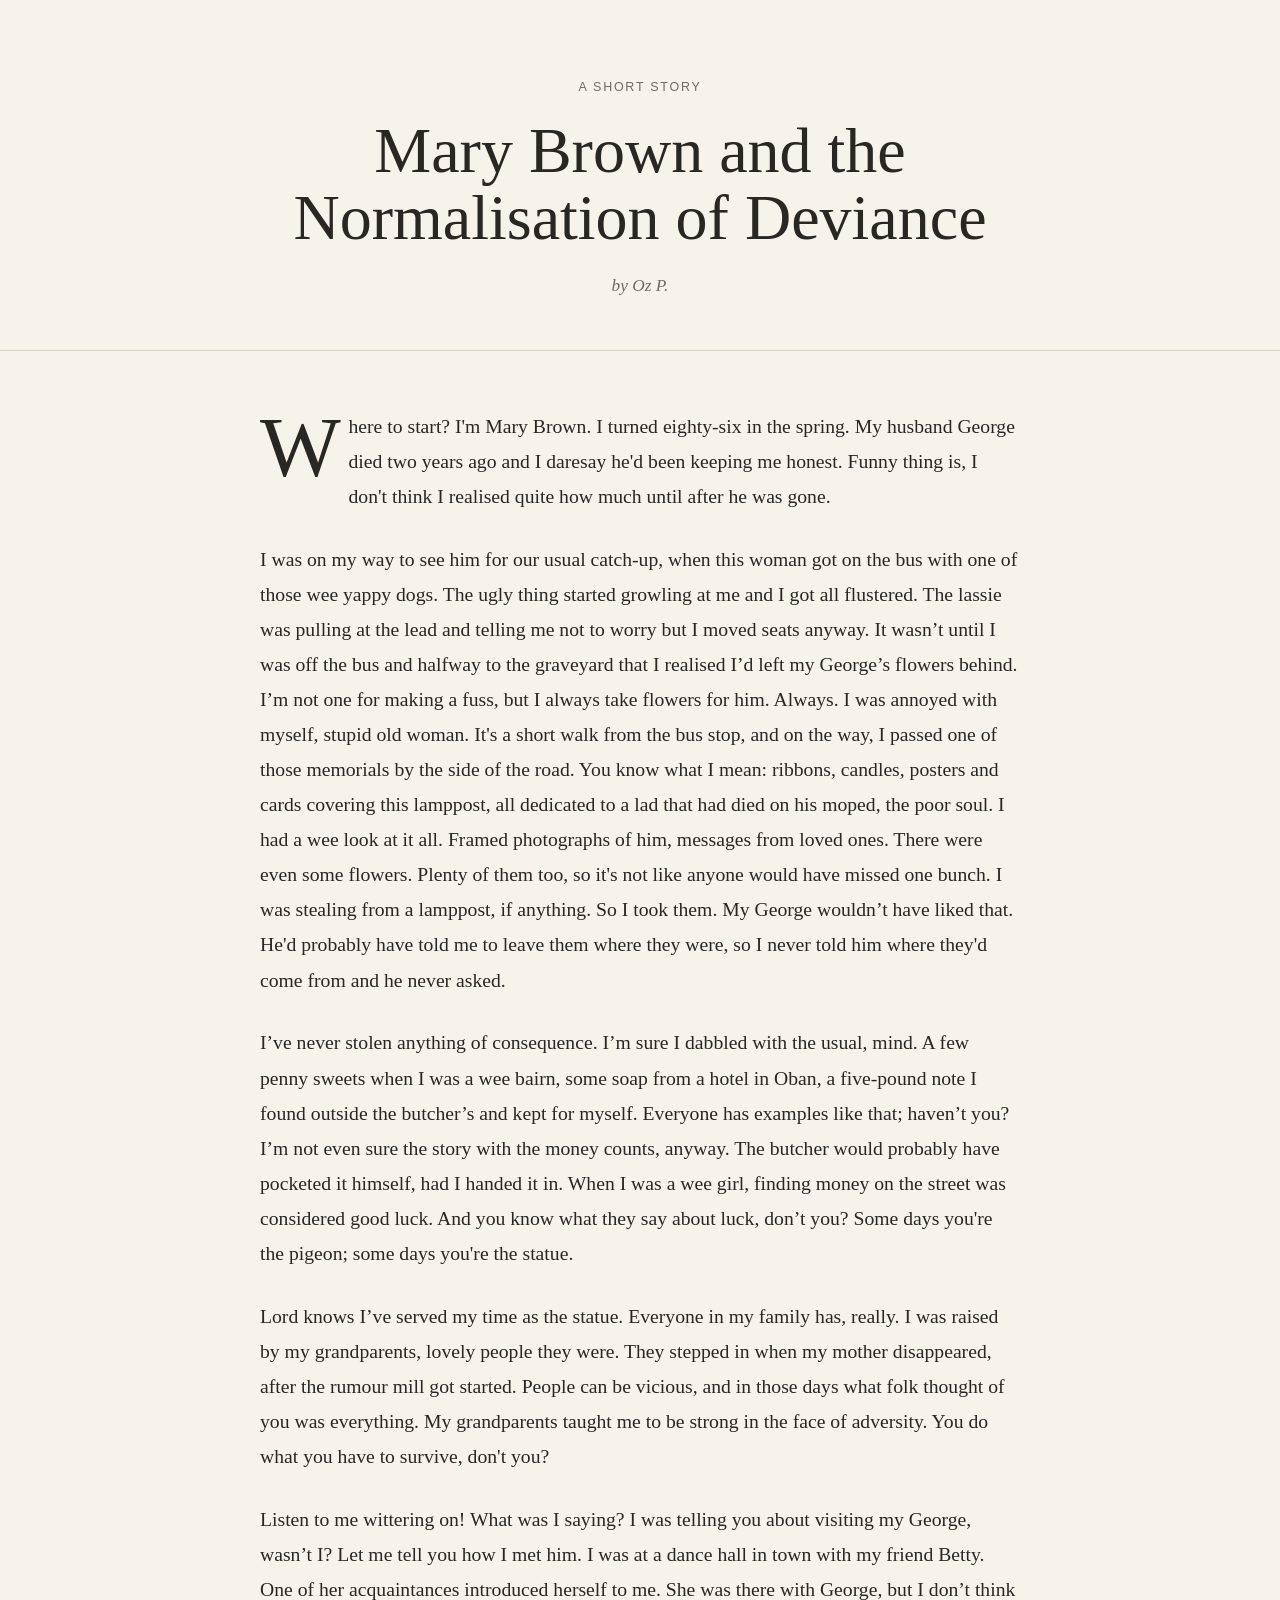
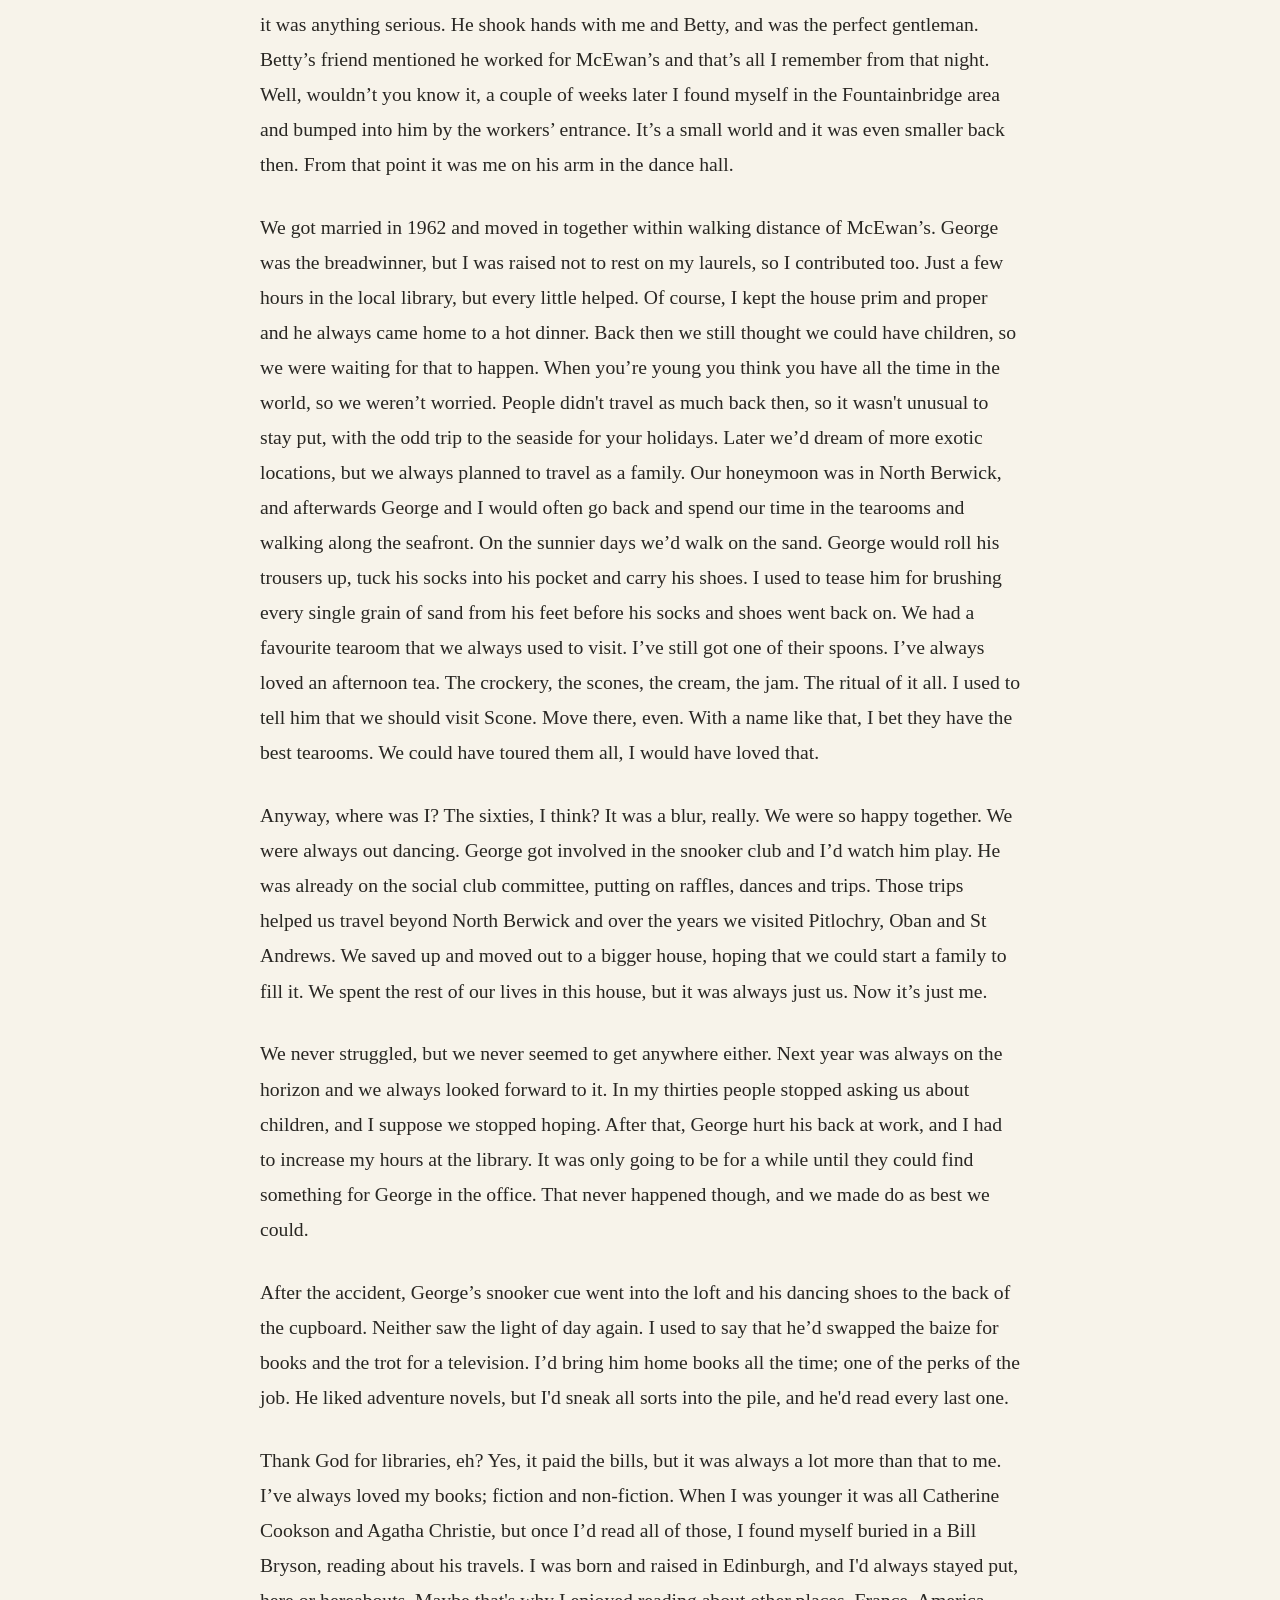
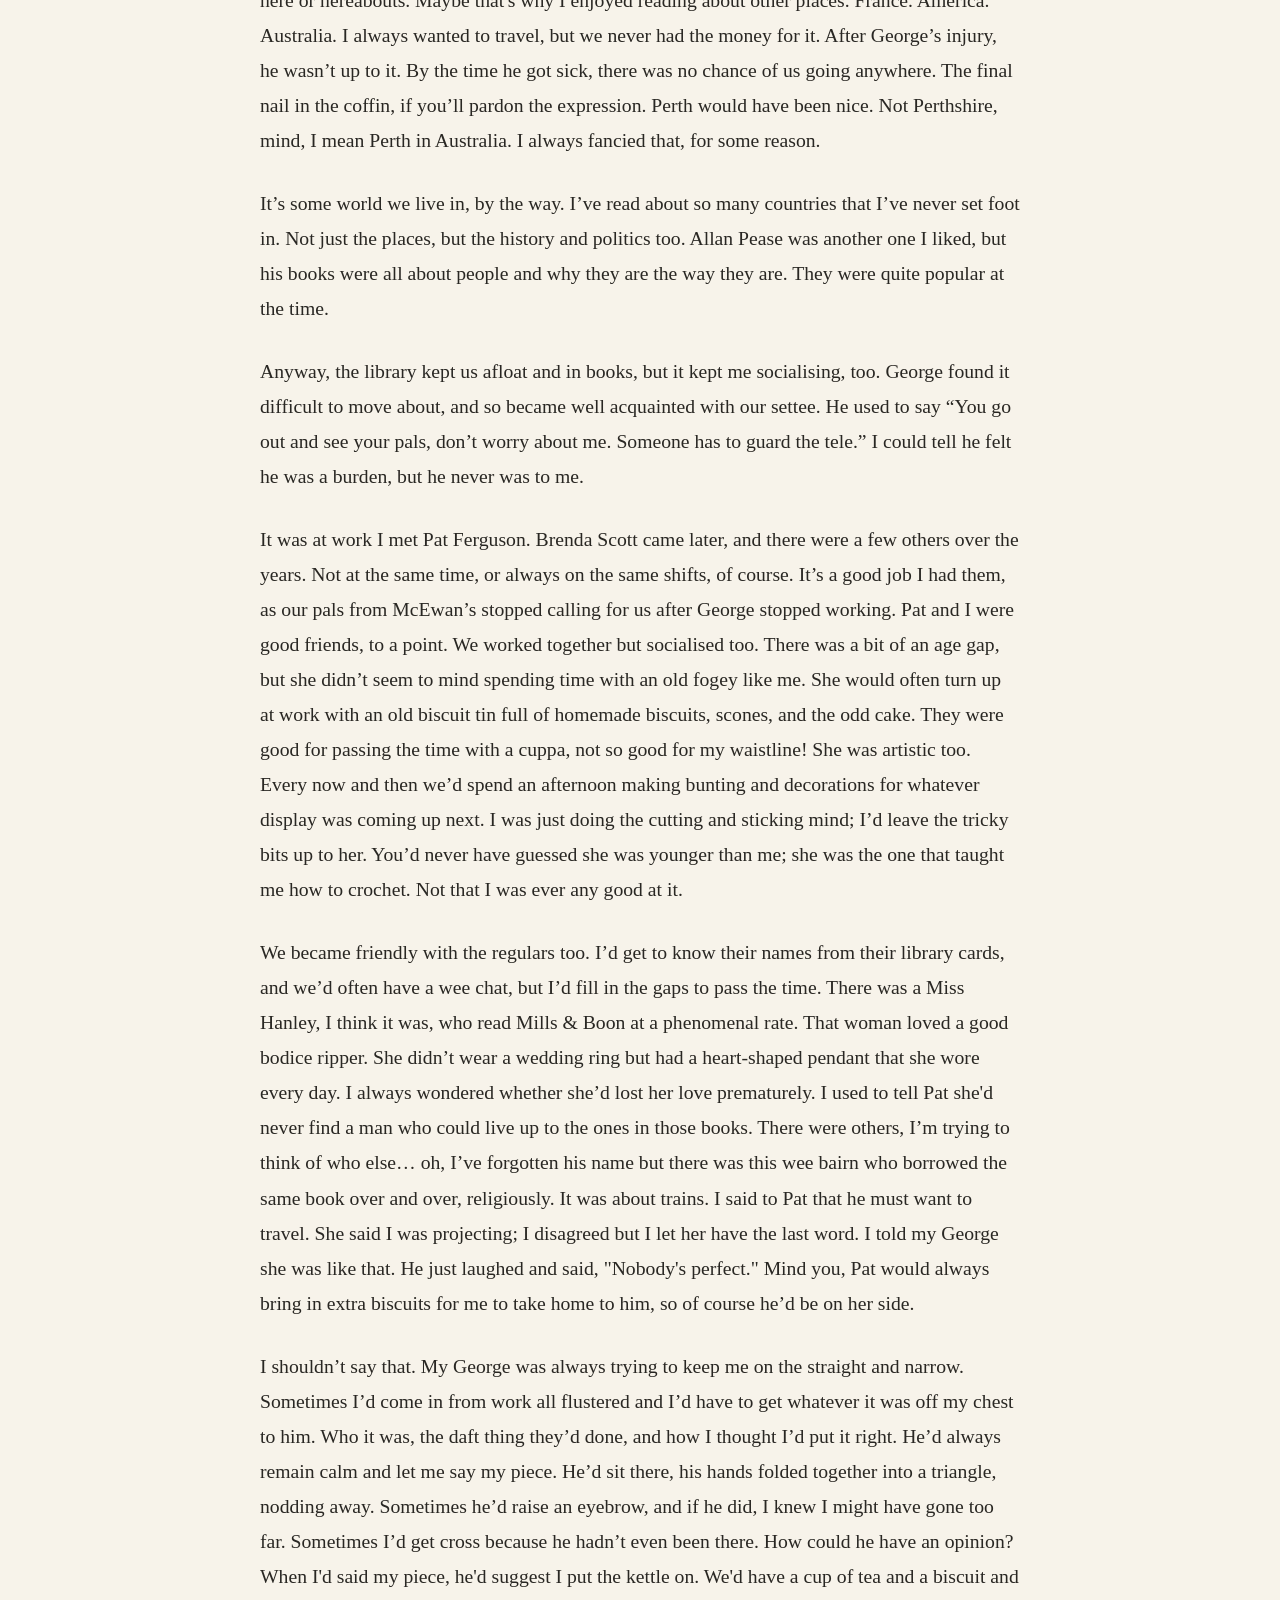
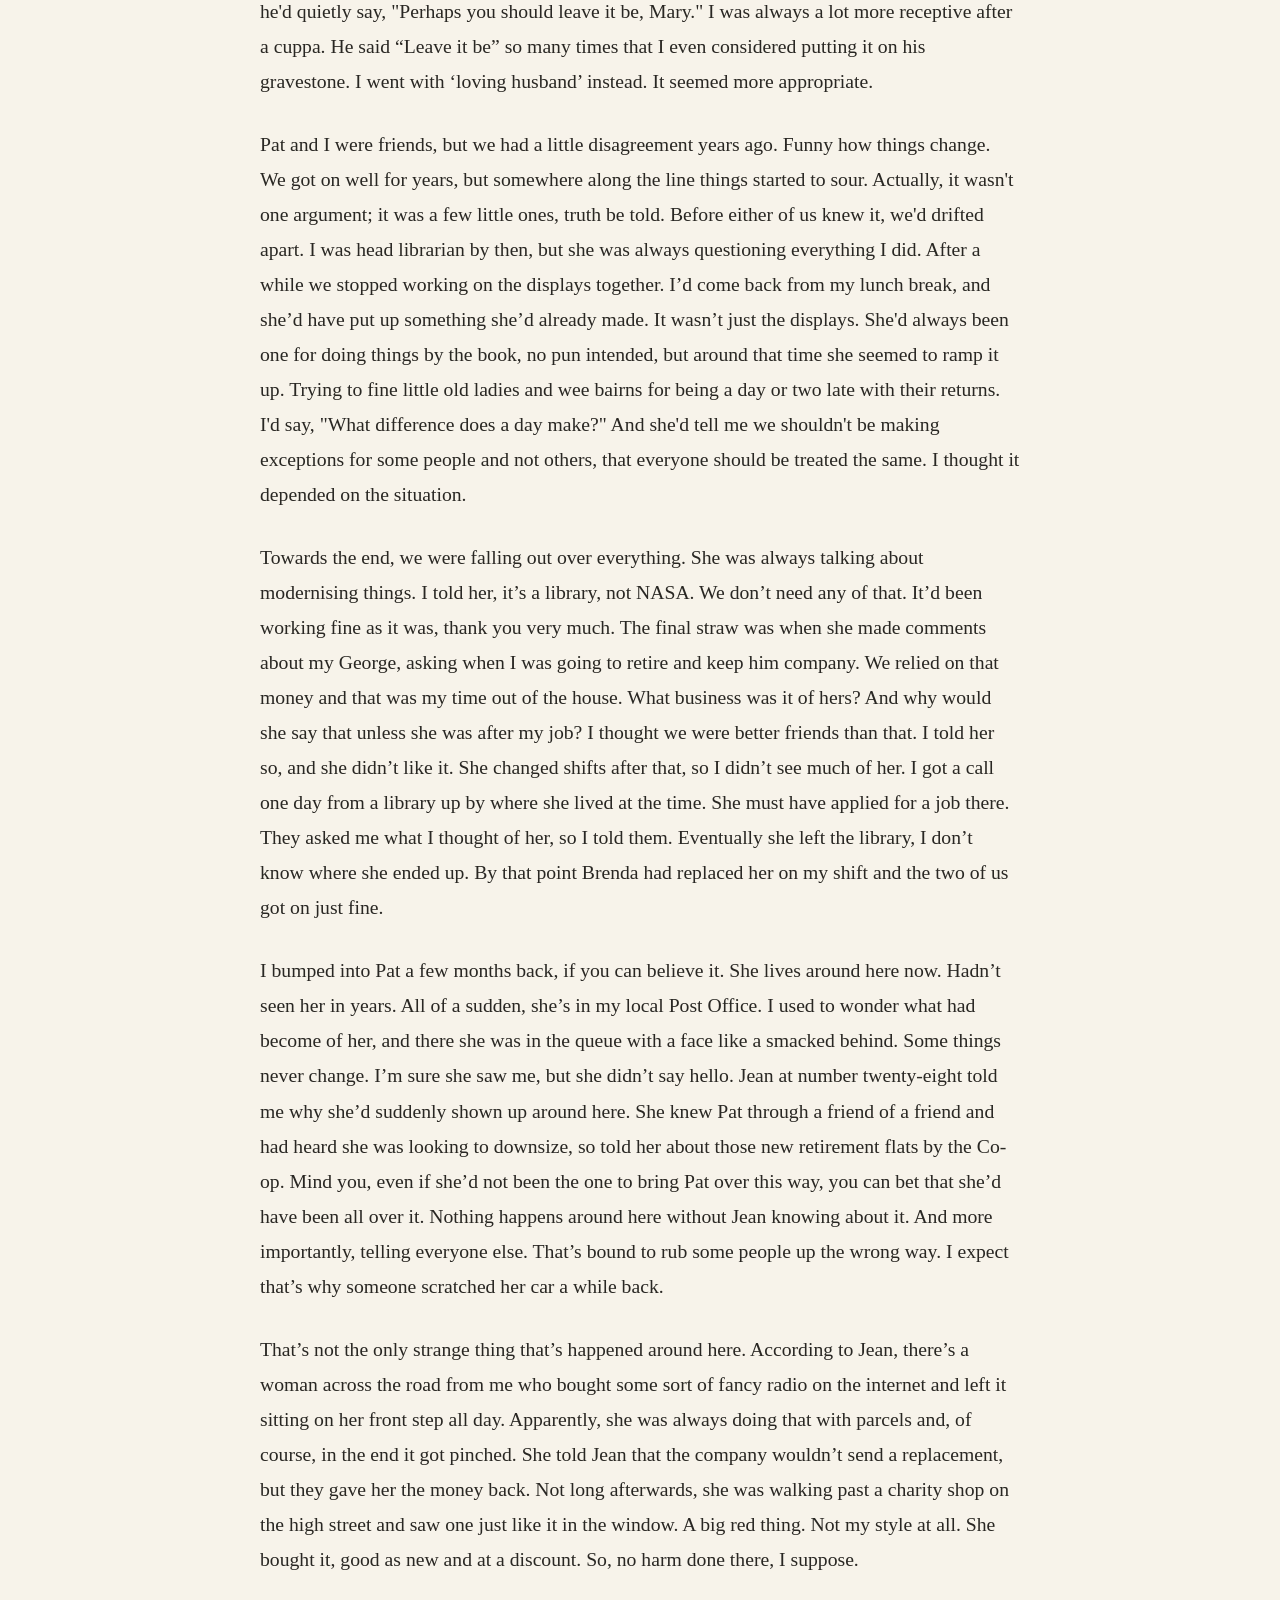
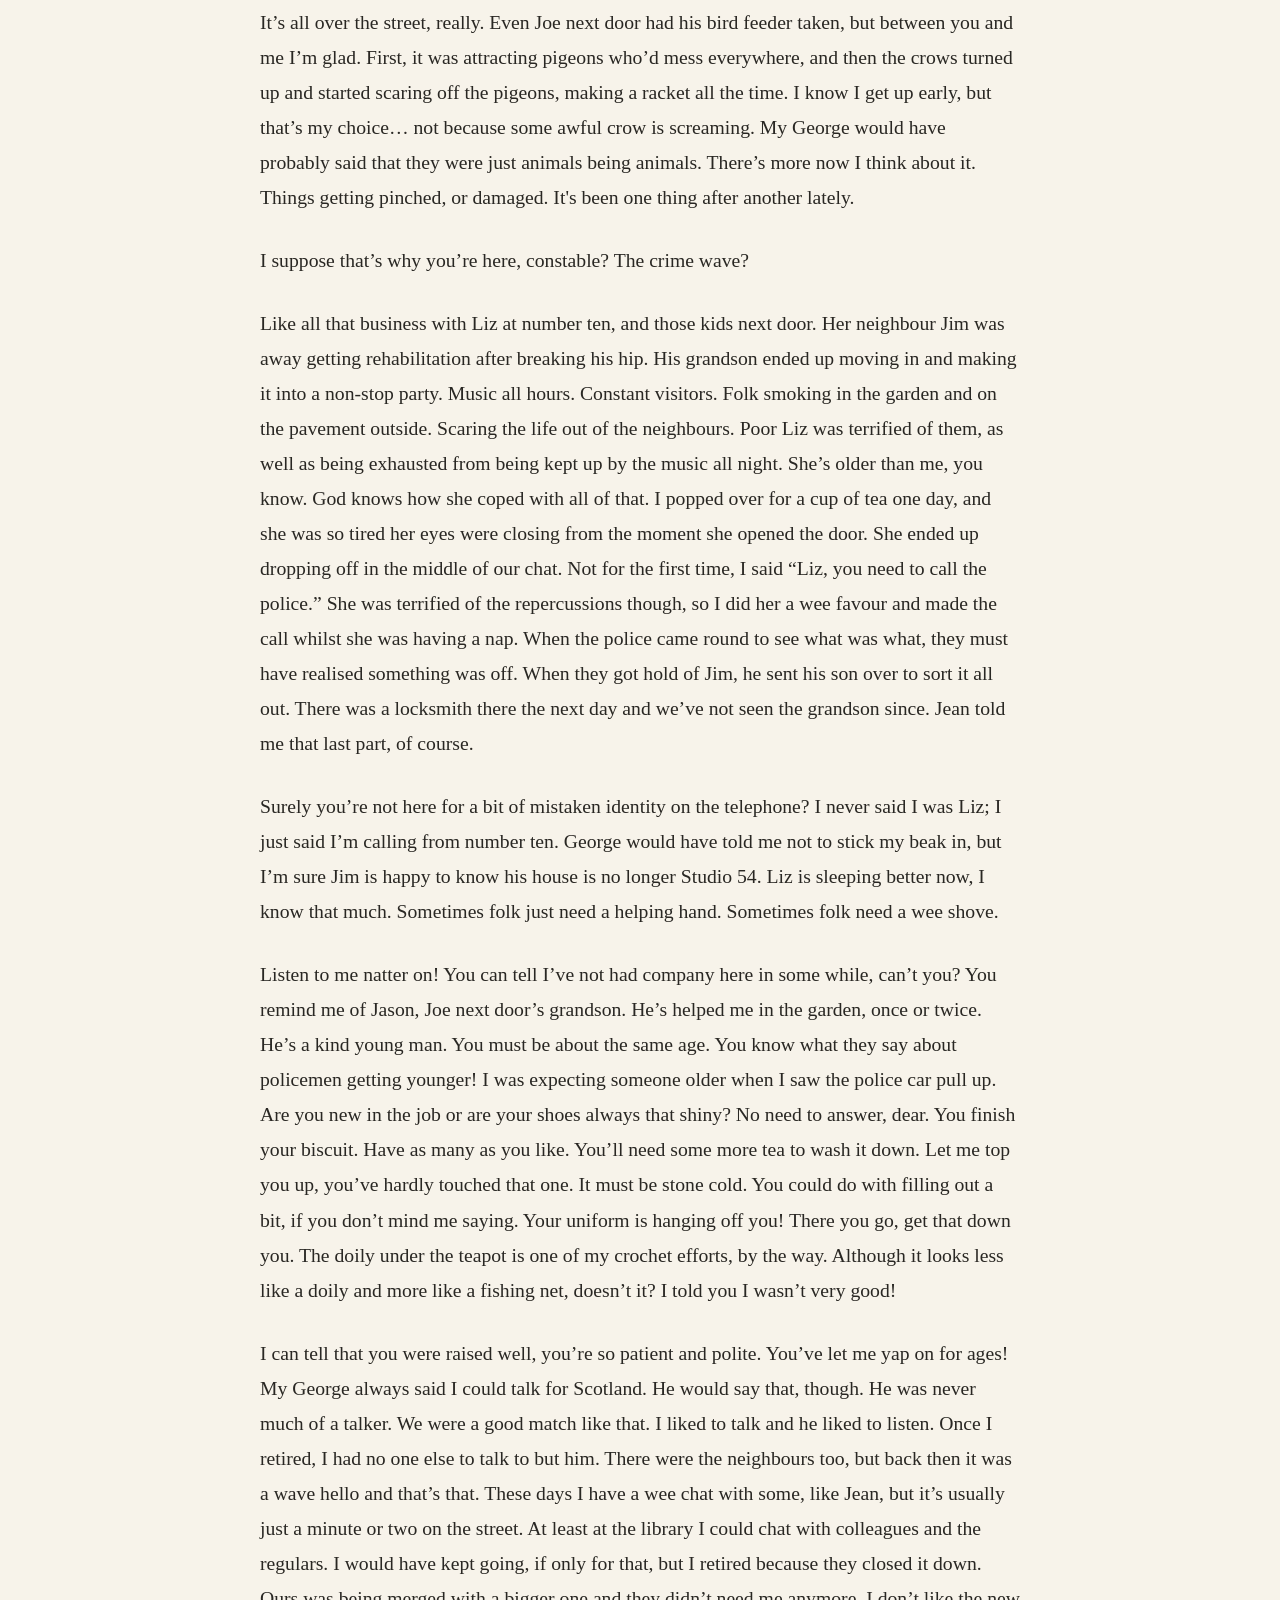
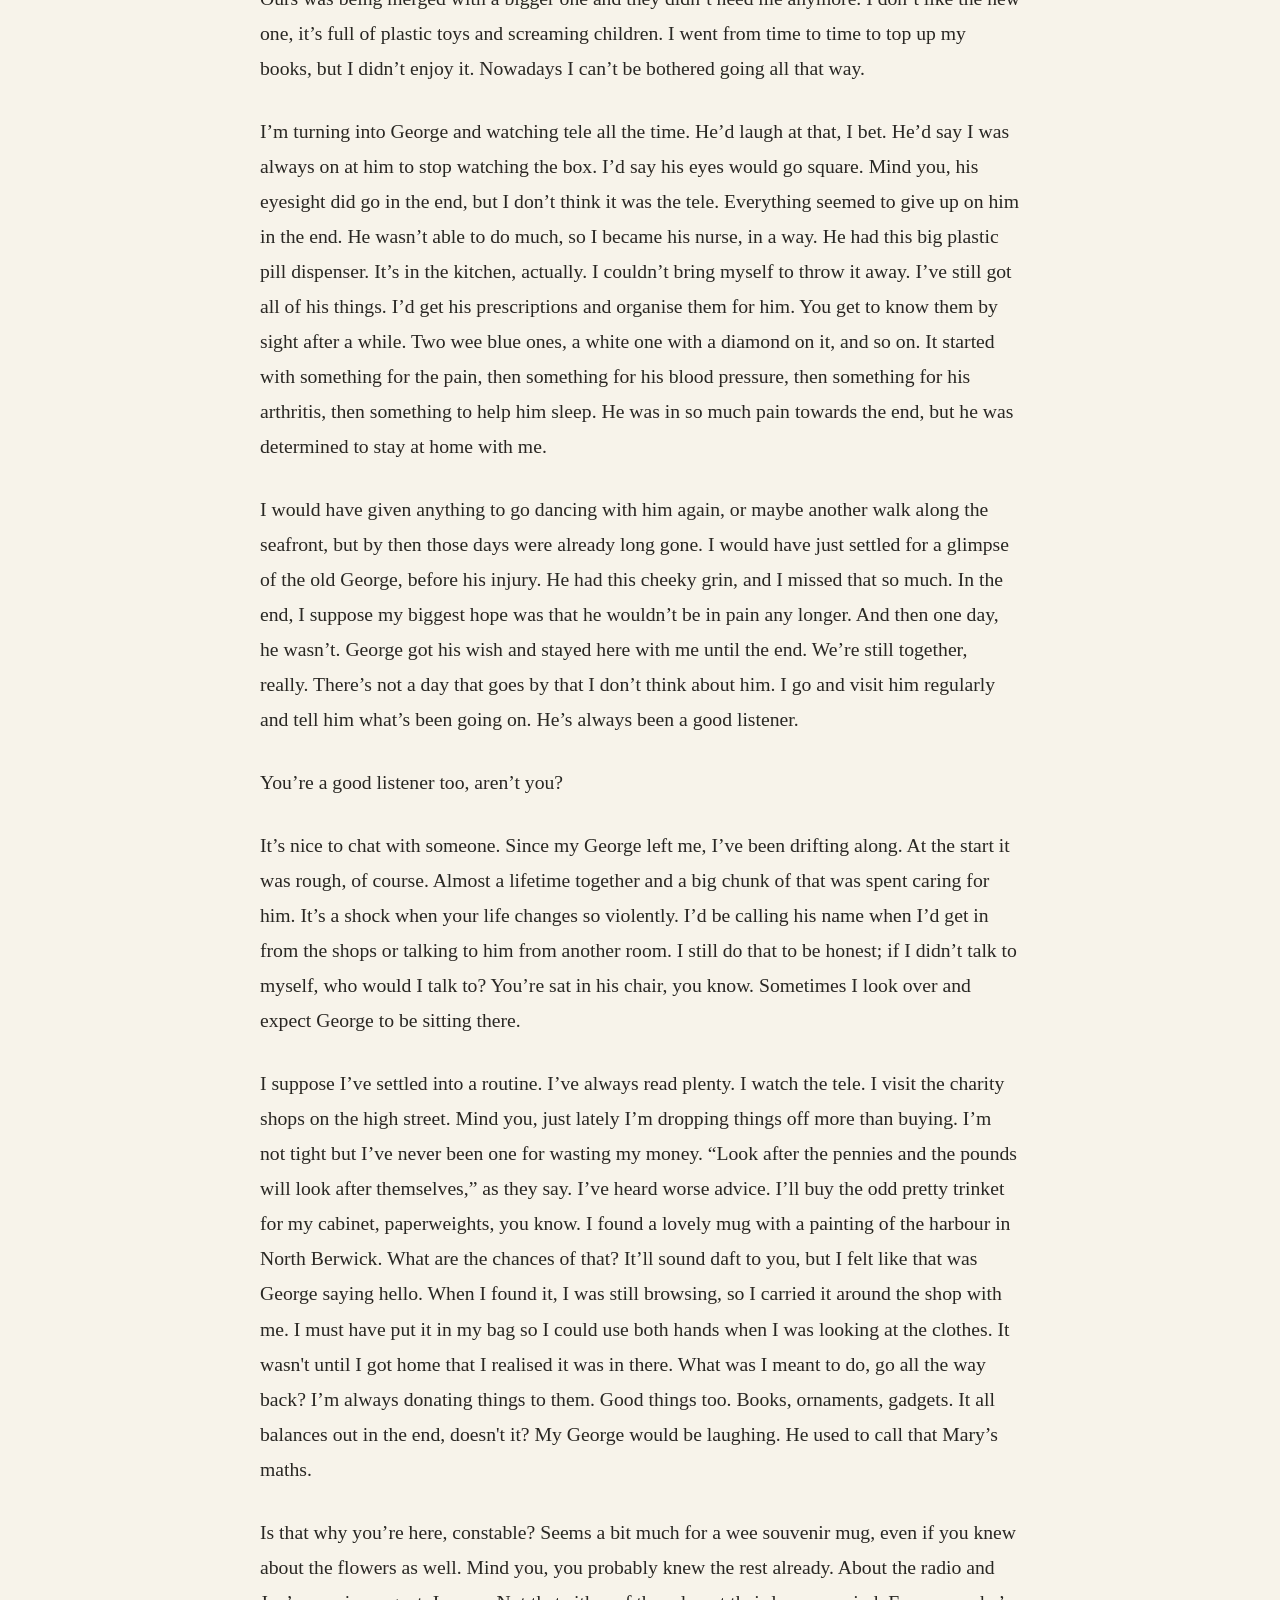
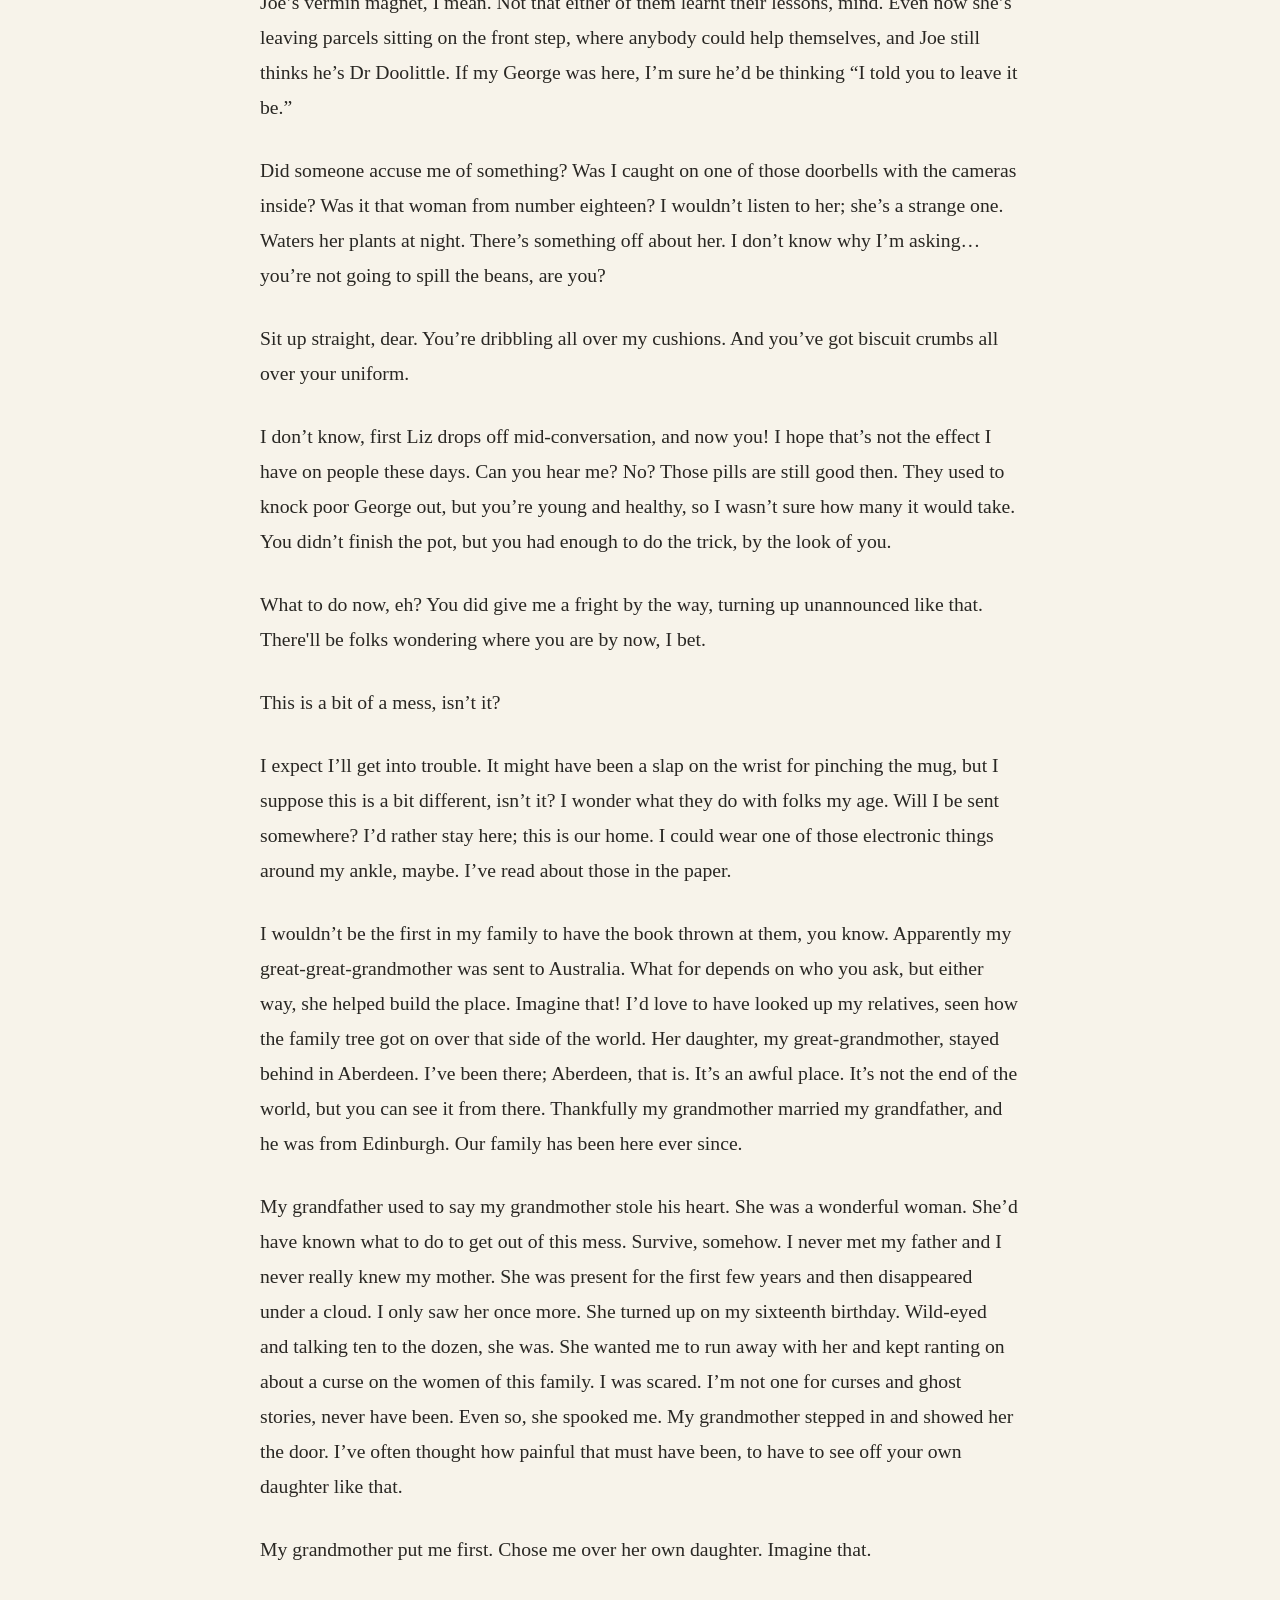
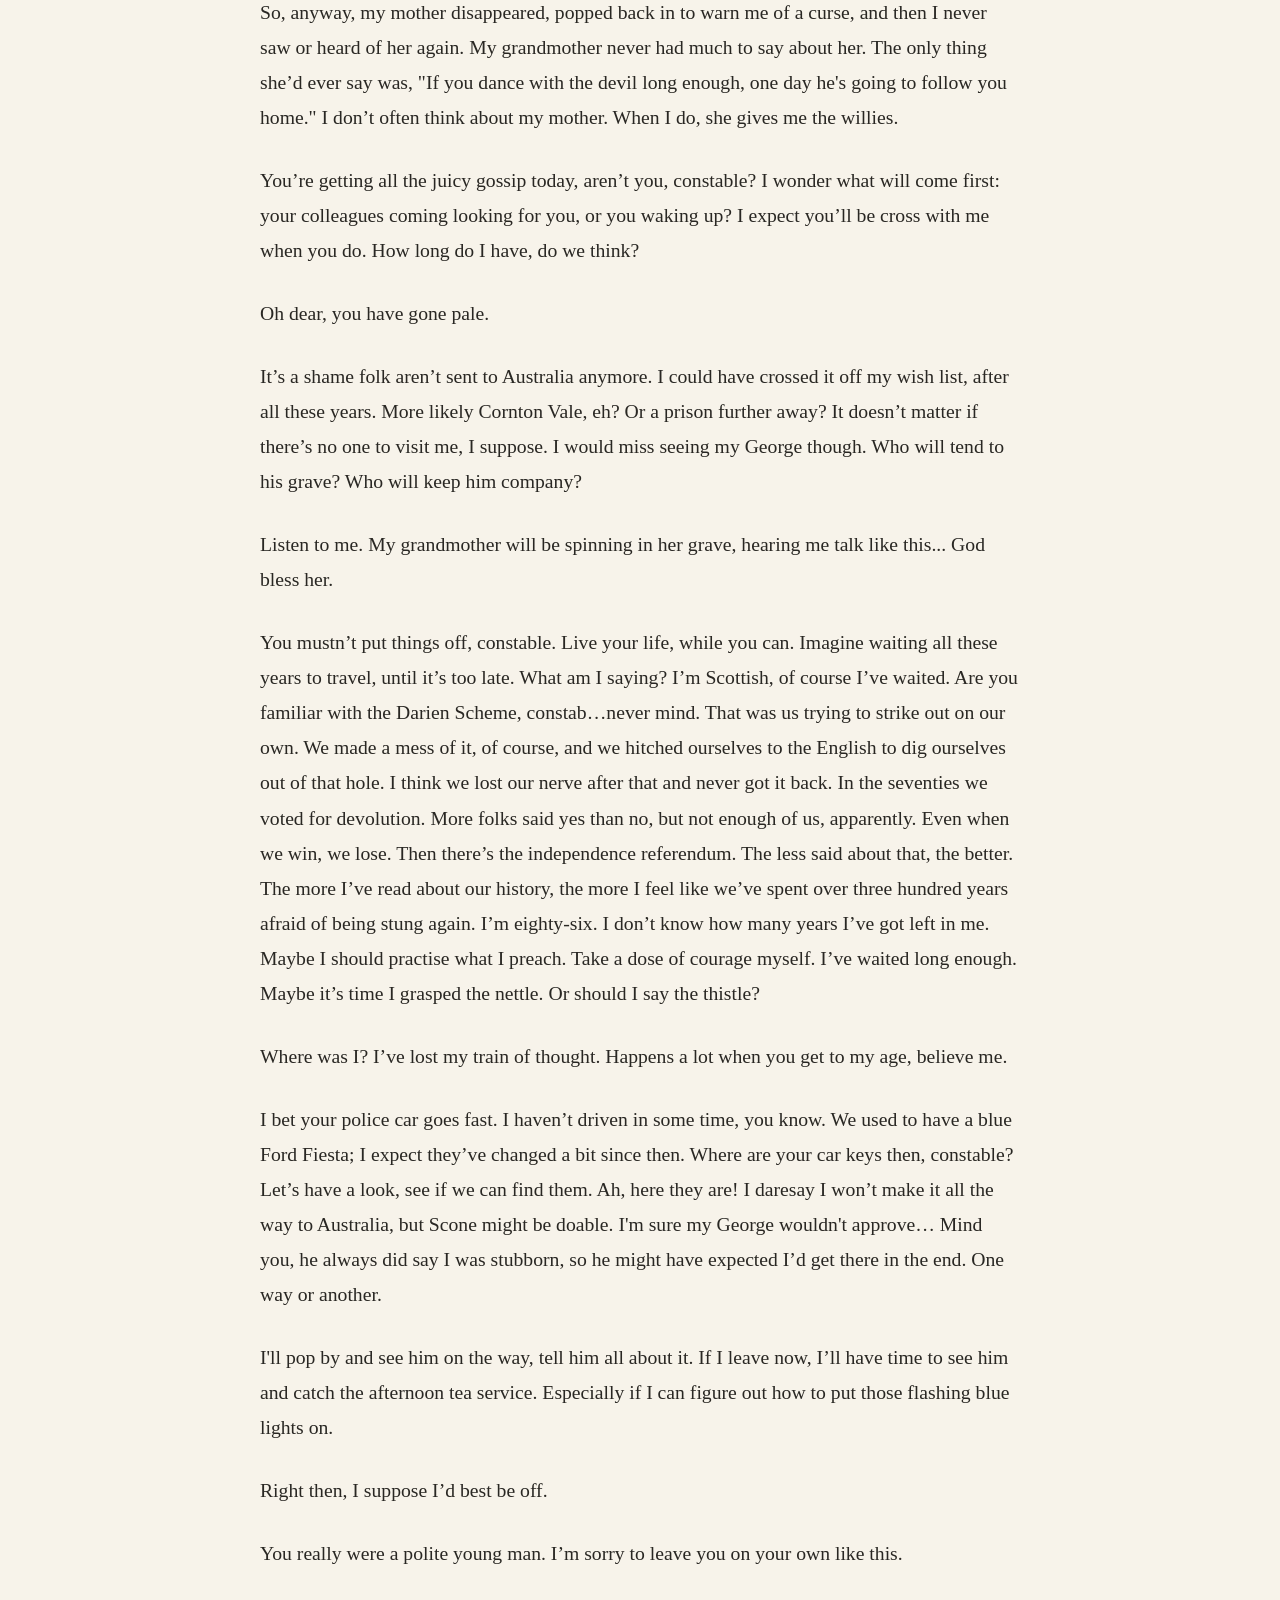
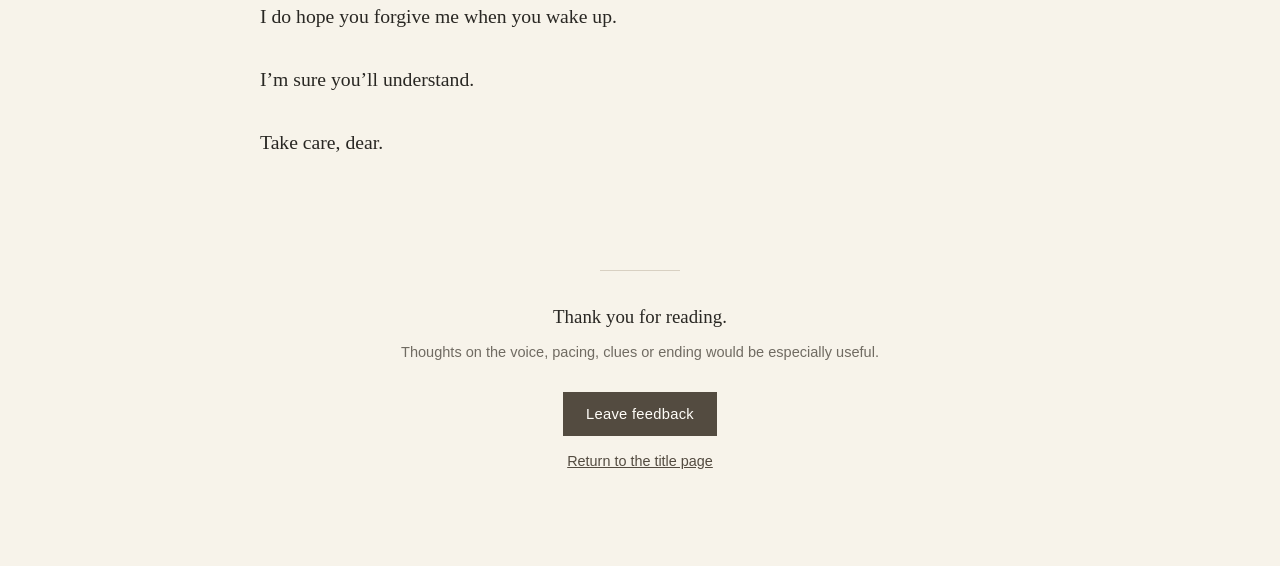
==== story/index.html @ 9eea2994 "Add files via upload" ====
<!doctype html>
<html lang="en-GB">
<head>
  <meta charset="utf-8">
  <meta name="viewport" content="width=device-width, initial-scale=1">
  <meta name="robots" content="noindex, nofollow, noarchive">
  <meta name="googlebot" content="noindex, nofollow, noarchive">
  <title>Mary Brown and the Normalisation of Deviance</title>
  <link rel="stylesheet" href="../style.css">
</head>
<body>
  <header class="story-header">
    <div class="shell">
      <p class="eyebrow">A short story</p>
      <h1>Mary Brown and the Normalisation of Deviance</h1>
      <p class="byline">by Oz P.</p>
    </div>
  </header>

  <main class="shell">
    <article class="story">
        <p>Where to start? I&#x27;m Mary Brown. I turned eighty-six in the spring. My husband George died two years ago and I daresay he&#x27;d been keeping me honest. Funny thing is, I don&#x27;t think I realised quite how much until after he was gone.</p>
        <p>I was on my way to see him for our usual catch-up, when this woman got on the bus with one of those wee yappy dogs. The ugly thing started growling at me and I got all flustered. The lassie was pulling at the lead and telling me not to worry but I moved seats anyway. It wasn’t until I was off the bus and halfway to the graveyard that I realised I’d left my George’s flowers behind. I’m not one for making a fuss, but I always take flowers for him. Always. I was annoyed with myself, stupid old woman. It&#x27;s a short walk from the bus stop, and on the way, I passed one of those memorials by the side of the road. You know what I mean: ribbons, candles, posters and cards covering this lamppost, all dedicated to a lad that had died on his moped, the poor soul. I had a wee look at it all. Framed photographs of him, messages from loved ones. There were even some flowers. Plenty of them too, so it&#x27;s not like anyone would have missed one bunch. I was stealing from a lamppost, if anything. So I took them. My George wouldn’t have liked that. He&#x27;d probably have told me to leave them where they were, so I never told him where they&#x27;d come from and he never asked.</p>
        <p>I’ve never stolen anything of consequence. I’m sure I dabbled with the usual, mind. A few penny sweets when I was a wee bairn, some soap from a hotel in Oban, a five-pound note I found outside the butcher’s and kept for myself. Everyone has examples like that; haven’t you? I’m not even sure the story with the money counts, anyway. The butcher would probably have pocketed it himself, had I handed it in. When I was a wee girl, finding money on the street was considered good luck. And you know what they say about luck, don’t you? Some days you&#x27;re the pigeon; some days you&#x27;re the statue.</p>
        <p>Lord knows I’ve served my time as the statue. Everyone in my family has, really. I was raised by my grandparents, lovely people they were. They stepped in when my mother disappeared, after the rumour mill got started. People can be vicious, and in those days what folk thought of you was everything. My grandparents taught me to be strong in the face of adversity. You do what you have to survive, don&#x27;t you?</p>
        <p>Listen to me wittering on! What was I saying? I was telling you about visiting my George, wasn’t I? Let me tell you how I met him. I was at a dance hall in town with my friend Betty. One of her acquaintances introduced herself to me. She was there with George, but I don’t think it was anything serious. He shook hands with me and Betty, and was the perfect gentleman. Betty’s friend mentioned he worked for McEwan’s and that’s all I remember from that night. Well, wouldn’t you know it, a couple of weeks later I found myself in the Fountainbridge area and bumped into him by the workers’ entrance. It’s a small world and it was even smaller back then. From that point it was me on his arm in the dance hall.</p>
        <p>We got married in 1962 and moved in together within walking distance of McEwan’s. George was the breadwinner, but I was raised not to rest on my laurels, so I contributed too. Just a few hours in the local library, but every little helped. Of course, I kept the house prim and proper and he always came home to a hot dinner. Back then we still thought we could have children, so we were waiting for that to happen. When you’re young you think you have all the time in the world, so we weren’t worried. People didn&#x27;t travel as much back then, so it wasn&#x27;t unusual to stay put, with the odd trip to the seaside for your holidays. Later we’d dream of more exotic locations, but we always planned to travel as a family. Our honeymoon was in North Berwick, and afterwards George and I would often go back and spend our time in the tearooms and walking along the seafront. On the sunnier days we’d walk on the sand. George would roll his trousers up, tuck his socks into his pocket and carry his shoes. I used to tease him for brushing every single grain of sand from his feet before his socks and shoes went back on. We had a favourite tearoom that we always used to visit. I’ve still got one of their spoons. I’ve always loved an afternoon tea. The crockery, the scones, the cream, the jam. The ritual of it all. I used to tell him that we should visit Scone. Move there, even. With a name like that, I bet they have the best tearooms. We could have toured them all, I would have loved that.</p>
        <p>Anyway, where was I? The sixties, I think? It was a blur, really. We were so happy together. We were always out dancing. George got involved in the snooker club and I’d watch him play. He was already on the social club committee, putting on raffles, dances and trips. Those trips helped us travel beyond North Berwick and over the years we visited Pitlochry, Oban and St Andrews. We saved up and moved out to a bigger house, hoping that we could start a family to fill it. We spent the rest of our lives in this house, but it was always just us. Now it’s just me.</p>
        <p>We never struggled, but we never seemed to get anywhere either. Next year was always on the horizon and we always looked forward to it. In my thirties people stopped asking us about children, and I suppose we stopped hoping. After that, George hurt his back at work, and I had to increase my hours at the library. It was only going to be for a while until they could find something for George in the office. That never happened though, and we made do as best we could.</p>
        <p>After the accident, George’s snooker cue went into the loft and his dancing shoes to the back of the cupboard. Neither saw the light of day again. I used to say that he’d swapped the baize for books and the trot for a television. I’d bring him home books all the time; one of the perks of the job. He liked adventure novels, but I&#x27;d sneak all sorts into the pile, and he&#x27;d read every last one.</p>
        <p>Thank God for libraries, eh? Yes, it paid the bills, but it was always a lot more than that to me. I’ve always loved my books; fiction and non-fiction. When I was younger it was all Catherine Cookson and Agatha Christie, but once I’d read all of those, I found myself buried in a Bill Bryson, reading about his travels. I was born and raised in Edinburgh, and I&#x27;d always stayed put, here or hereabouts. Maybe that&#x27;s why I enjoyed reading about other places. France. America. Australia. I always wanted to travel, but we never had the money for it. After George’s injury, he wasn’t up to it. By the time he got sick, there was no chance of us going anywhere. The final nail in the coffin, if you’ll pardon the expression. Perth would have been nice. Not Perthshire, mind, I mean Perth in Australia. I always fancied that, for some reason.</p>
        <p>It’s some world we live in, by the way. I’ve read about so many countries that I’ve never set foot in. Not just the places, but the history and politics too. Allan Pease was another one I liked, but his books were all about people and why they are the way they are. They were quite popular at the time.</p>
        <p>Anyway, the library kept us afloat and in books, but it kept me socialising, too. George found it difficult to move about, and so became well acquainted with our settee. He used to say “You go out and see your pals, don’t worry about me. Someone has to guard the tele.” I could tell he felt he was a burden, but he never was to me.</p>
        <p>It was at work I met Pat Ferguson. Brenda Scott came later, and there were a few others over the years. Not at the same time, or always on the same shifts, of course. It’s a good job I had them, as our pals from McEwan’s stopped calling for us after George stopped working. Pat and I were good friends, to a point. We worked together but socialised too. There was a bit of an age gap, but she didn’t seem to mind spending time with an old fogey like me. She would often turn up at work with an old biscuit tin full of homemade biscuits, scones, and the odd cake. They were good for passing the time with a cuppa, not so good for my waistline! She was artistic too. Every now and then we’d spend an afternoon making bunting and decorations for whatever display was coming up next. I was just doing the cutting and sticking mind; I’d leave the tricky bits up to her. You’d never have guessed she was younger than me; she was the one that taught me how to crochet. Not that I was ever any good at it.</p>
        <p>We became friendly with the regulars too. I’d get to know their names from their library cards, and we’d often have a wee chat, but I’d fill in the gaps to pass the time. There was a Miss Hanley, I think it was, who read Mills &amp; Boon at a phenomenal rate. That woman loved a good bodice ripper. She didn’t wear a wedding ring but had a heart-shaped pendant that she wore every day. I always wondered whether she’d lost her love prematurely. I used to tell Pat she&#x27;d never find a man who could live up to the ones in those books. There were others, I’m trying to think of who else… oh, I’ve forgotten his name but there was this wee bairn who borrowed the same book over and over, religiously. It was about trains. I said to Pat that he must want to travel. She said I was projecting; I disagreed but I let her have the last word. I told my George she was like that. He just laughed and said, &quot;Nobody&#x27;s perfect.&quot; Mind you, Pat would always bring in extra biscuits for me to take home to him, so of course he’d be on her side.</p>
        <p>I shouldn’t say that. My George was always trying to keep me on the straight and narrow. Sometimes I’d come in from work all flustered and I’d have to get whatever it was off my chest to him. Who it was, the daft thing they’d done, and how I thought I’d put it right. He’d always remain calm and let me say my piece. He’d sit there, his hands folded together into a triangle, nodding away. Sometimes he’d raise an eyebrow, and if he did, I knew I might have gone too far. Sometimes I’d get cross because he hadn’t even been there. How could he have an opinion? When I&#x27;d said my piece, he&#x27;d suggest I put the kettle on. We&#x27;d have a cup of tea and a biscuit and he&#x27;d quietly say, &quot;Perhaps you should leave it be, Mary.&quot; I was always a lot more receptive after a cuppa. He said “Leave it be” so many times that I even considered putting it on his gravestone. I went with ‘loving husband’ instead. It seemed more appropriate.</p>
        <p>Pat and I were friends, but we had a little disagreement years ago. Funny how things change. We got on well for years, but somewhere along the line things started to sour. Actually, it wasn&#x27;t one argument; it was a few little ones, truth be told. Before either of us knew it, we&#x27;d drifted apart. I was head librarian by then, but she was always questioning everything I did. After a while we stopped working on the displays together. I’d come back from my lunch break, and she’d have put up something she’d already made. It wasn’t just the displays. She&#x27;d always been one for doing things by the book, no pun intended, but around that time she seemed to ramp it up. Trying to fine little old ladies and wee bairns for being a day or two late with their returns. I&#x27;d say, &quot;What difference does a day make?&quot; And she&#x27;d tell me we shouldn&#x27;t be making exceptions for some people and not others, that everyone should be treated the same. I thought it depended on the situation.</p>
        <p>Towards the end, we were falling out over everything. She was always talking about modernising things. I told her, it’s a library, not NASA. We don’t need any of that. It’d been working fine as it was, thank you very much. The final straw was when she made comments about my George, asking when I was going to retire and keep him company. We relied on that money and that was my time out of the house. What business was it of hers? And why would she say that unless she was after my job? I thought we were better friends than that. I told her so, and she didn’t like it. She changed shifts after that, so I didn’t see much of her. I got a call one day from a library up by where she lived at the time. She must have applied for a job there. They asked me what I thought of her, so I told them. Eventually she left the library, I don’t know where she ended up. By that point Brenda had replaced her on my shift and the two of us got on just fine.</p>
        <p>I bumped into Pat a few months back, if you can believe it. She lives around here now. Hadn’t seen her in years. All of a sudden, she’s in my local Post Office. I used to wonder what had become of her, and there she was in the queue with a face like a smacked behind. Some things never change. I’m sure she saw me, but she didn’t say hello. Jean at number twenty-eight told me why she’d suddenly shown up around here. She knew Pat through a friend of a friend and had heard she was looking to downsize, so told her about those new retirement flats by the Co-op. Mind you, even if she’d not been the one to bring Pat over this way, you can bet that she’d have been all over it. Nothing happens around here without Jean knowing about it. And more importantly, telling everyone else. That’s bound to rub some people up the wrong way. I expect that’s why someone scratched her car a while back.</p>
        <p>That’s not the only strange thing that’s happened around here. According to Jean, there’s a woman across the road from me who bought some sort of fancy radio on the internet and left it sitting on her front step all day. Apparently, she was always doing that with parcels and, of course, in the end it got pinched. She told Jean that the company wouldn’t send a replacement, but they gave her the money back. Not long afterwards, she was walking past a charity shop on the high street and saw one just like it in the window. A big red thing. Not my style at all. She bought it, good as new and at a discount. So, no harm done there, I suppose.</p>
        <p>It’s all over the street, really. Even Joe next door had his bird feeder taken, but between you and me I’m glad. First, it was attracting pigeons who’d mess everywhere, and then the crows turned up and started scaring off the pigeons, making a racket all the time. I know I get up early, but that’s my choice… not because some awful crow is screaming. My George would have probably said that they were just animals being animals. There’s more now I think about it. Things getting pinched, or damaged. It&#x27;s been one thing after another lately.</p>
        <p>I suppose that’s why you’re here, constable? The crime wave?</p>
        <p>Like all that business with Liz at number ten, and those kids next door. Her neighbour Jim was away getting rehabilitation after breaking his hip. His grandson ended up moving in and making it into a non-stop party. Music all hours. Constant visitors. Folk smoking in the garden and on the pavement outside. Scaring the life out of the neighbours. Poor Liz was terrified of them, as well as being exhausted from being kept up by the music all night. She’s older than me, you know. God knows how she coped with all of that. I popped over for a cup of tea one day, and she was so tired her eyes were closing from the moment she opened the door. She ended up dropping off in the middle of our chat. Not for the first time, I said “Liz, you need to call the police.” She was terrified of the repercussions though, so I did her a wee favour and made the call whilst she was having a nap. When the police came round to see what was what, they must have realised something was off. When they got hold of Jim, he sent his son over to sort it all out. There was a locksmith there the next day and we’ve not seen the grandson since. Jean told me that last part, of course.</p>
        <p>Surely you’re not here for a bit of mistaken identity on the telephone? I never said I was Liz; I just said I’m calling from number ten. George would have told me not to stick my beak in, but I’m sure Jim is happy to know his house is no longer Studio 54. Liz is sleeping better now, I know that much. Sometimes folk just need a helping hand. Sometimes folk need a wee shove.</p>
        <p>Listen to me natter on! You can tell I’ve not had company here in some while, can’t you? You remind me of Jason, Joe next door’s grandson. He’s helped me in the garden, once or twice. He’s a kind young man. You must be about the same age. You know what they say about policemen getting younger! I was expecting someone older when I saw the police car pull up. Are you new in the job or are your shoes always that shiny? No need to answer, dear. You finish your biscuit. Have as many as you like. You’ll need some more tea to wash it down. Let me top you up, you’ve hardly touched that one. It must be stone cold. You could do with filling out a bit, if you don’t mind me saying. Your uniform is hanging off you! There you go, get that down you. The doily under the teapot is one of my crochet efforts, by the way. Although it looks less like a doily and more like a fishing net, doesn’t it? I told you I wasn’t very good!</p>
        <p>I can tell that you were raised well, you’re so patient and polite. You’ve let me yap on for ages! My George always said I could talk for Scotland. He would say that, though. He was never much of a talker. We were a good match like that. I liked to talk and he liked to listen. Once I retired, I had no one else to talk to but him. There were the neighbours too, but back then it was a wave hello and that’s that. These days I have a wee chat with some, like Jean, but it’s usually just a minute or two on the street. At least at the library I could chat with colleagues and the regulars. I would have kept going, if only for that, but I retired because they closed it down. Ours was being merged with a bigger one and they didn’t need me anymore. I don’t like the new one, it’s full of plastic toys and screaming children. I went from time to time to top up my books, but I didn’t enjoy it. Nowadays I can’t be bothered going all that way.</p>
        <p>I’m turning into George and watching tele all the time. He’d laugh at that, I bet. He’d say I was always on at him to stop watching the box. I’d say his eyes would go square. Mind you, his eyesight did go in the end, but I don’t think it was the tele. Everything seemed to give up on him in the end. He wasn’t able to do much, so I became his nurse, in a way. He had this big plastic pill dispenser. It’s in the kitchen, actually. I couldn’t bring myself to throw it away. I’ve still got all of his things. I’d get his prescriptions and organise them for him. You get to know them by sight after a while. Two wee blue ones, a white one with a diamond on it, and so on. It started with something for the pain, then something for his blood pressure, then something for his arthritis, then something to help him sleep. He was in so much pain towards the end, but he was determined to stay at home with me.</p>
        <p>I would have given anything to go dancing with him again, or maybe another walk along the seafront, but by then those days were already long gone. I would have just settled for a glimpse of the old George, before his injury. He had this cheeky grin, and I missed that so much. In the end, I suppose my biggest hope was that he wouldn’t be in pain any longer. And then one day, he wasn’t. George got his wish and stayed here with me until the end. We’re still together, really. There’s not a day that goes by that I don’t think about him. I go and visit him regularly and tell him what’s been going on. He’s always been a good listener.</p>
        <p>You’re a good listener too, aren’t you?</p>
        <p>It’s nice to chat with someone. Since my George left me, I’ve been drifting along. At the start it was rough, of course. Almost a lifetime together and a big chunk of that was spent caring for him. It’s a shock when your life changes so violently. I’d be calling his name when I’d get in from the shops or talking to him from another room. I still do that to be honest; if I didn’t talk to myself, who would I talk to? You’re sat in his chair, you know. Sometimes I look over and expect George to be sitting there.</p>
        <p>I suppose I’ve settled into a routine. I’ve always read plenty. I watch the tele. I visit the charity shops on the high street. Mind you, just lately I’m dropping things off more than buying. I’m not tight but I’ve never been one for wasting my money. “Look after the pennies and the pounds will look after themselves,” as they say. I’ve heard worse advice. I’ll buy the odd pretty trinket for my cabinet, paperweights, you know. I found a lovely mug with a painting of the harbour in North Berwick. What are the chances of that? It’ll sound daft to you, but I felt like that was George saying hello. When I found it, I was still browsing, so I carried it around the shop with me. I must have put it in my bag so I could use both hands when I was looking at the clothes. It wasn&#x27;t until I got home that I realised it was in there. What was I meant to do, go all the way back? I’m always donating things to them. Good things too. Books, ornaments, gadgets. It all balances out in the end, doesn&#x27;t it? My George would be laughing. He used to call that Mary’s maths.</p>
        <p>Is that why you’re here, constable? Seems a bit much for a wee souvenir mug, even if you knew about the flowers as well. Mind you, you probably knew the rest already. About the radio and Joe’s vermin magnet, I mean. Not that either of them learnt their lessons, mind. Even now she’s leaving parcels sitting on the front step, where anybody could help themselves, and Joe still thinks he’s Dr Doolittle. If my George was here, I’m sure he’d be thinking “I told you to leave it be.”</p>
        <p>Did someone accuse me of something? Was I caught on one of those doorbells with the cameras inside? Was it that woman from number eighteen? I wouldn’t listen to her; she’s a strange one. Waters her plants at night. There’s something off about her. I don’t know why I’m asking… you’re not going to spill the beans, are you?</p>
        <p>Sit up straight, dear. You’re dribbling all over my cushions. And you’ve got biscuit crumbs all over your uniform.</p>
        <p>I don’t know, first Liz drops off mid-conversation, and now you! I hope that’s not the effect I have on people these days. Can you hear me? No? Those pills are still good then. They used to knock poor George out, but you’re young and healthy, so I wasn’t sure how many it would take. You didn’t finish the pot, but you had enough to do the trick, by the look of you.</p>
        <p>What to do now, eh? You did give me a fright by the way, turning up unannounced like that. There&#x27;ll be folks wondering where you are by now, I bet.</p>
        <p>This is a bit of a mess, isn’t it?</p>
        <p>I expect I’ll get into trouble. It might have been a slap on the wrist for pinching the mug, but I suppose this is a bit different, isn’t it? I wonder what they do with folks my age. Will I be sent somewhere? I’d rather stay here; this is our home. I could wear one of those electronic things around my ankle, maybe. I’ve read about those in the paper.</p>
        <p>I wouldn’t be the first in my family to have the book thrown at them, you know. Apparently my great-great-grandmother was sent to Australia. What for depends on who you ask, but either way, she helped build the place. Imagine that! I’d love to have looked up my relatives, seen how the family tree got on over that side of the world. Her daughter, my great-grandmother, stayed behind in Aberdeen. I’ve been there; Aberdeen, that is. It’s an awful place. It’s not the end of the world, but you can see it from there. Thankfully my grandmother married my grandfather, and he was from Edinburgh. Our family has been here ever since.</p>
        <p>My grandfather used to say my grandmother stole his heart. She was a wonderful woman. She’d have known what to do to get out of this mess. Survive, somehow. I never met my father and I never really knew my mother. She was present for the first few years and then disappeared under a cloud. I only saw her once more. She turned up on my sixteenth birthday. Wild-eyed and talking ten to the dozen, she was. She wanted me to run away with her and kept ranting on about a curse on the women of this family. I was scared. I’m not one for curses and ghost stories, never have been. Even so, she spooked me. My grandmother stepped in and showed her the door. I’ve often thought how painful that must have been, to have to see off your own daughter like that.</p>
        <p>My grandmother put me first. Chose me over her own daughter. Imagine that.</p>
        <p>So, anyway, my mother disappeared, popped back in to warn me of a curse, and then I never saw or heard of her again. My grandmother never had much to say about her. The only thing she’d ever say was, &quot;If you dance with the devil long enough, one day he&#x27;s going to follow you home.&quot; I don’t often think about my mother. When I do, she gives me the willies.</p>
        <p>You’re getting all the juicy gossip today, aren’t you, constable? I wonder what will come first: your colleagues coming looking for you, or you waking up? I expect you’ll be cross with me when you do. How long do I have, do we think?</p>
        <p>Oh dear, you have gone pale.</p>
        <p>It’s a shame folk aren’t sent to Australia anymore. I could have crossed it off my wish list, after all these years. More likely Cornton Vale, eh? Or a prison further away? It doesn’t matter if there’s no one to visit me, I suppose. I would miss seeing my George though. Who will tend to his grave? Who will keep him company?</p>
        <p>Listen to me. My grandmother will be spinning in her grave, hearing me talk like this... God bless her.</p>
        <p>You mustn’t put things off, constable. Live your life, while you can. Imagine waiting all these years to travel, until it’s too late. What am I saying? I’m Scottish, of course I’ve waited. Are you familiar with the Darien Scheme, constab…never mind. That was us trying to strike out on our own. We made a mess of it, of course, and we hitched ourselves to the English to dig ourselves out of that hole. I think we lost our nerve after that and never got it back. In the seventies we voted for devolution. More folks said yes than no, but not enough of us, apparently. Even when we win, we lose. Then there’s the independence referendum. The less said about that, the better. The more I’ve read about our history, the more I feel like we’ve spent over three hundred years afraid of being stung again. I’m eighty-six. I don’t know how many years I’ve got left in me. Maybe I should practise what I preach. Take a dose of courage myself. I’ve waited long enough. Maybe it’s time I grasped the nettle. Or should I say the thistle?</p>
        <p>Where was I? I’ve lost my train of thought. Happens a lot when you get to my age, believe me.</p>
        <p>I bet your police car goes fast. I haven’t driven in some time, you know. We used to have a blue Ford Fiesta; I expect they’ve changed a bit since then. Where are your car keys then, constable? Let’s have a look, see if we can find them. Ah, here they are! I daresay I won’t make it all the way to Australia, but Scone might be doable. I&#x27;m sure my George wouldn&#x27;t approve… Mind you, he always did say I was stubborn, so he might have expected I’d get there in the end. One way or another.</p>
        <p>I&#x27;ll pop by and see him on the way, tell him all about it. If I leave now, I’ll have time to see him and catch the afternoon tea service. Especially if I can figure out how to put those flashing blue lights on.</p>
        <p>Right then, I suppose I’d best be off.</p>
        <p>You really were a polite young man. I’m sorry to leave you on your own like this.</p>
        <p>I do hope you forgive me when you wake up.</p>
        <p>I’m sure you’ll understand.</p>
        <p>Take care, dear.</p>
    </article>

    <footer class="story-footer">
      <hr class="rule">
      <p class="thanks">Thank you for reading.</p>
      <p class="footer-copy">Thoughts on the voice, pacing, clues or ending would be especially useful.</p>
      <p><a class="button" href="../feedback/">Leave feedback</a></p>
      <p><a class="text-link" href="../">Return to the title page</a></p>
    </footer>
  </main>

  <script>
    const key = "mary-brown-scroll";
    const saved = sessionStorage.getItem(key);
    if (saved) {
      window.addEventListener("load", () => window.scrollTo(0, Number(saved)));
    }
    let timer;
    window.addEventListener("scroll", () => {
      clearTimeout(timer);
      timer = setTimeout(() => sessionStorage.setItem(key, String(window.scrollY)), 150);
    }, { passive: true });
  </script>
</body>
</html>
---- style.css ----
:root {
  --paper: #f7f3ea;
  --ink: #292723;
  --muted: #706b62;
  --line: #d8d0c2;
  --accent: #534b40;
  --button-text: #fffdf8;
}

* { box-sizing: border-box; }

html {
  background: var(--paper);
  color: var(--ink);
  font-family: Georgia, "Times New Roman", serif;
  scroll-behavior: smooth;
}

body {
  margin: 0;
  min-height: 100vh;
  background: var(--paper);
}

a { color: inherit; }

.shell {
  width: min(100% - 40px, 760px);
  margin: 0 auto;
}

.landing {
  min-height: 100vh;
  display: grid;
  place-items: center;
  padding: 64px 0;
  text-align: center;
}

.landing-card {
  width: 100%;
  padding: 64px 42px;
  border-top: 1px solid var(--line);
  border-bottom: 1px solid var(--line);
}

.eyebrow {
  margin: 0 0 24px;
  color: var(--muted);
  font-family: Arial, Helvetica, sans-serif;
  font-size: 0.78rem;
  letter-spacing: 0.14em;
  text-transform: uppercase;
}

h1 {
  margin: 0;
  font-size: clamp(2.25rem, 7vw, 4.7rem);
  line-height: 1.04;
  font-weight: 400;
  text-wrap: balance;
}

.byline {
  margin: 25px 0 0;
  color: var(--muted);
  font-size: 1.08rem;
  font-style: italic;
}

.private-note {
  max-width: 480px;
  margin: 38px auto 0;
  color: var(--muted);
  font-family: Arial, Helvetica, sans-serif;
  font-size: 0.92rem;
  line-height: 1.65;
}

.button-row {
  margin-top: 35px;
}

.button {
  display: inline-block;
  padding: 13px 22px;
  border: 1px solid var(--accent);
  background: var(--accent);
  color: var(--button-text);
  font-family: Arial, Helvetica, sans-serif;
  font-size: 0.92rem;
  letter-spacing: 0.02em;
  text-decoration: none;
  transition: transform 120ms ease, opacity 120ms ease;
}

.button:hover,
.button:focus-visible {
  transform: translateY(-1px);
  opacity: 0.92;
}

.story-header {
  padding: 80px 0 54px;
  text-align: center;
  border-bottom: 1px solid var(--line);
}

.story-header h1 {
  font-size: clamp(2.1rem, 6vw, 4rem);
}

.story {
  padding: 58px 0 82px;
  font-size: clamp(1.08rem, 2.2vw, 1.23rem);
  line-height: 1.78;
}

.story p {
  margin: 0 0 1.42em;
}

.story p:first-child::first-letter {
  float: left;
  margin: 0.08em 0.09em 0 0;
  font-size: 4.35em;
  line-height: 0.75;
}

.story-footer {
  padding: 0 0 80px;
  text-align: center;
}

.rule {
  width: 80px;
  margin: 0 auto 35px;
  border: 0;
  border-top: 1px solid var(--line);
}

.thanks {
  margin: 0 0 12px;
  font-size: 1.18rem;
}

.footer-copy {
  margin: 0 auto 28px;
  max-width: 500px;
  color: var(--muted);
  font-family: Arial, Helvetica, sans-serif;
  font-size: 0.91rem;
  line-height: 1.65;
}

.text-link {
  color: var(--accent);
  font-family: Arial, Helvetica, sans-serif;
  font-size: 0.9rem;
}

.feedback-page {
  padding: 70px 0 90px;
}

.feedback-page h1 {
  font-size: clamp(2.1rem, 6vw, 3.7rem);
  text-align: center;
}

.feedback-intro {
  max-width: 590px;
  margin: 26px auto 48px;
  color: var(--muted);
  font-family: Arial, Helvetica, sans-serif;
  line-height: 1.65;
  text-align: center;
}

.feedback-form {
  font-family: Arial, Helvetica, sans-serif;
}

.field {
  margin-bottom: 28px;
}

label {
  display: block;
  margin-bottom: 9px;
  font-weight: 700;
  line-height: 1.4;
}

textarea {
  width: 100%;
  min-height: 130px;
  padding: 14px;
  border: 1px solid var(--line);
  border-radius: 0;
  background: #fffdf8;
  color: var(--ink);
  font: 1rem/1.5 Arial, Helvetica, sans-serif;
  resize: vertical;
}

textarea:focus {
  outline: 2px solid var(--accent);
  outline-offset: 2px;
}

.actions {
  display: flex;
  flex-wrap: wrap;
  gap: 12px;
  margin-top: 34px;
}

.secondary {
  background: transparent;
  color: var(--accent);
  cursor: pointer;
}

.status {
  min-height: 1.4em;
  margin-top: 16px;
  color: var(--muted);
  font-size: 0.9rem;
}

.back {
  display: inline-block;
  margin-bottom: 35px;
  color: var(--muted);
  font-family: Arial, Helvetica, sans-serif;
  font-size: 0.9rem;
}

@media (max-width: 580px) {
  .shell { width: min(100% - 28px, 760px); }
  .landing-card { padding: 48px 8px; }
  .story-header { padding-top: 58px; }
  .story { padding-top: 42px; line-height: 1.7; }
}
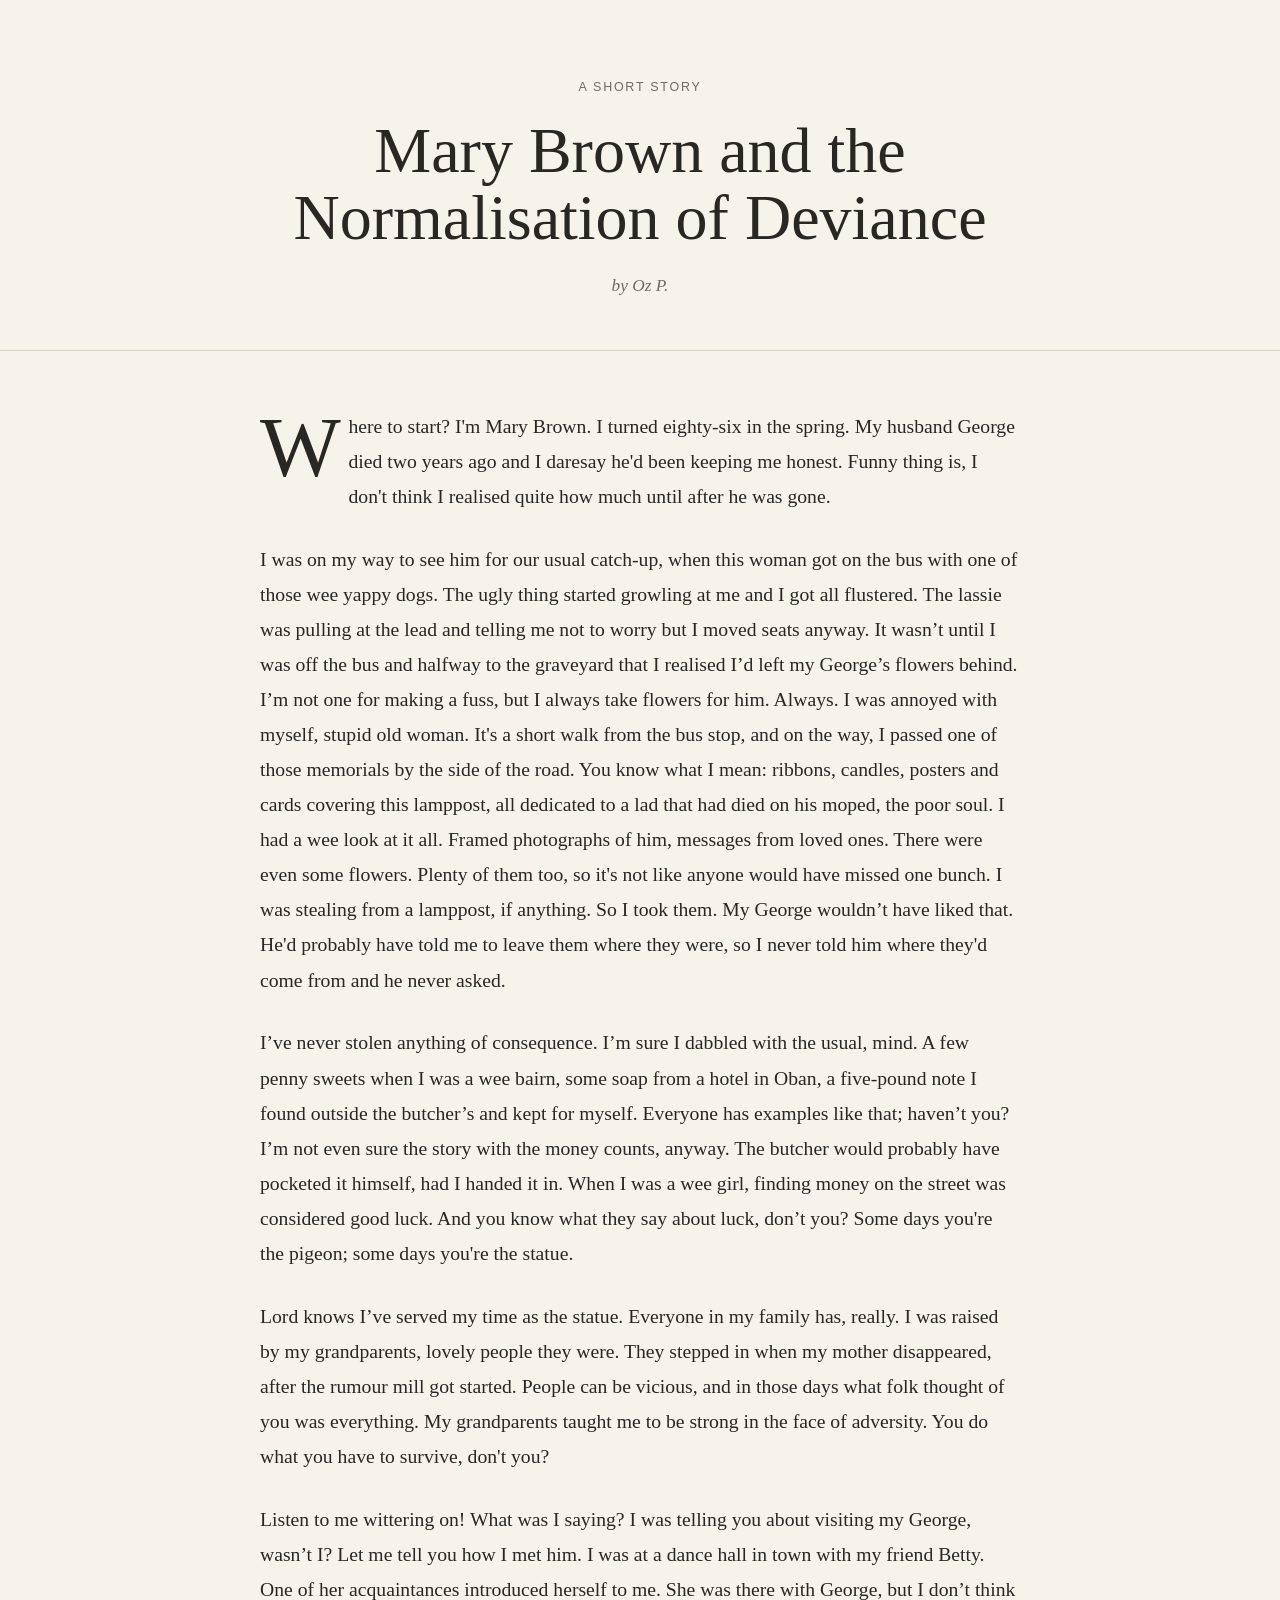
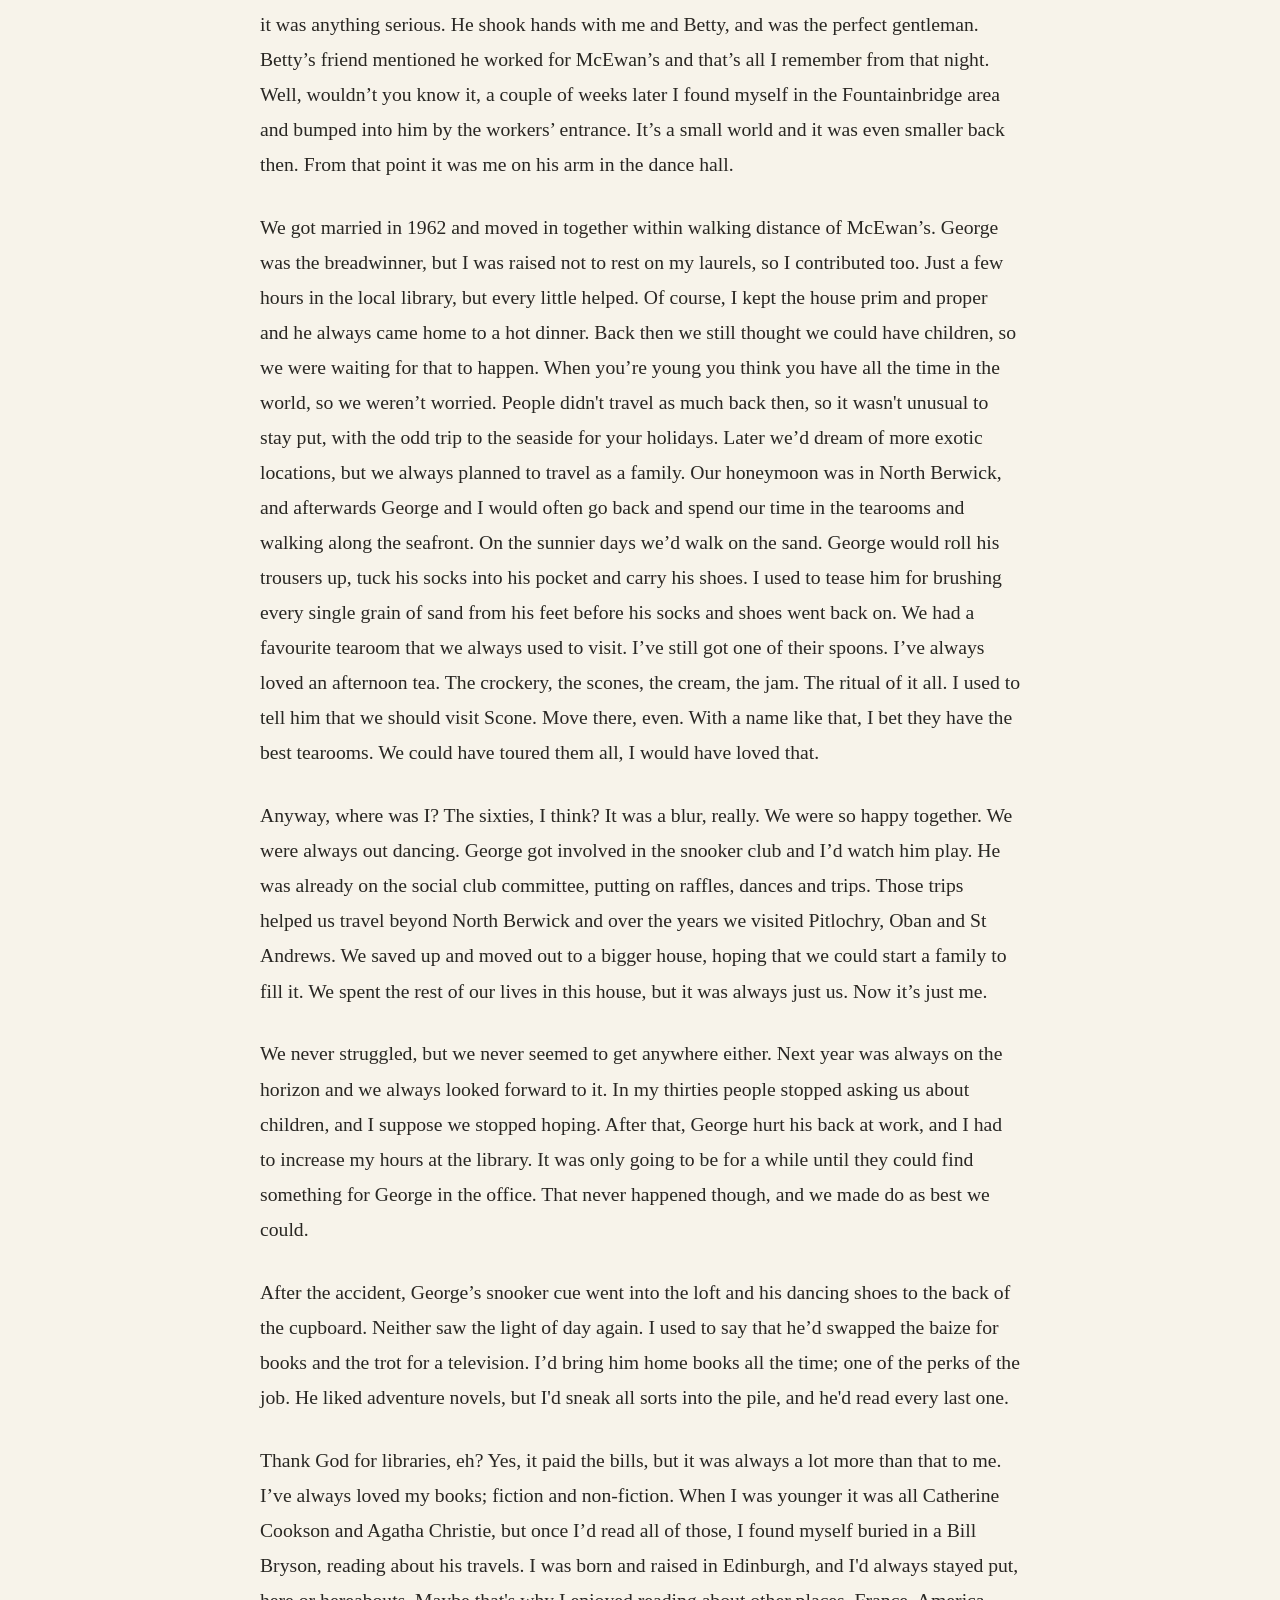
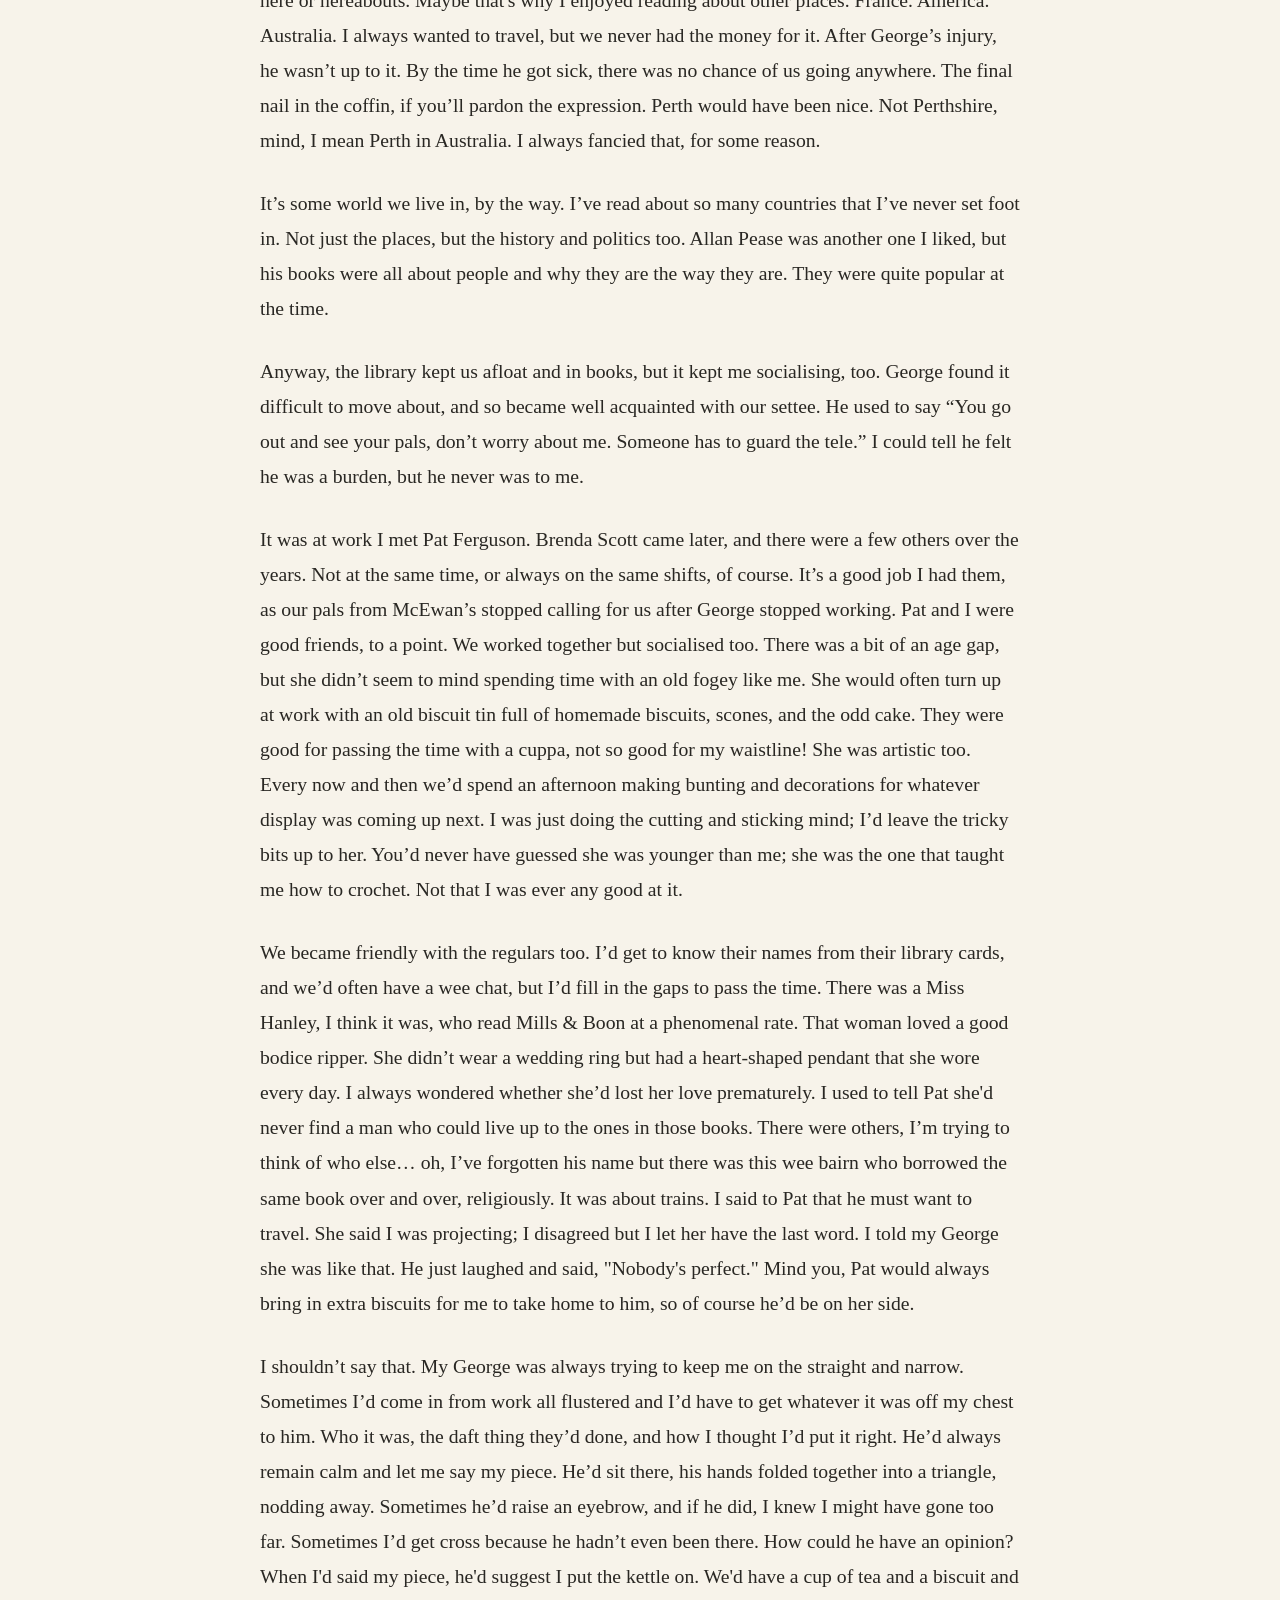
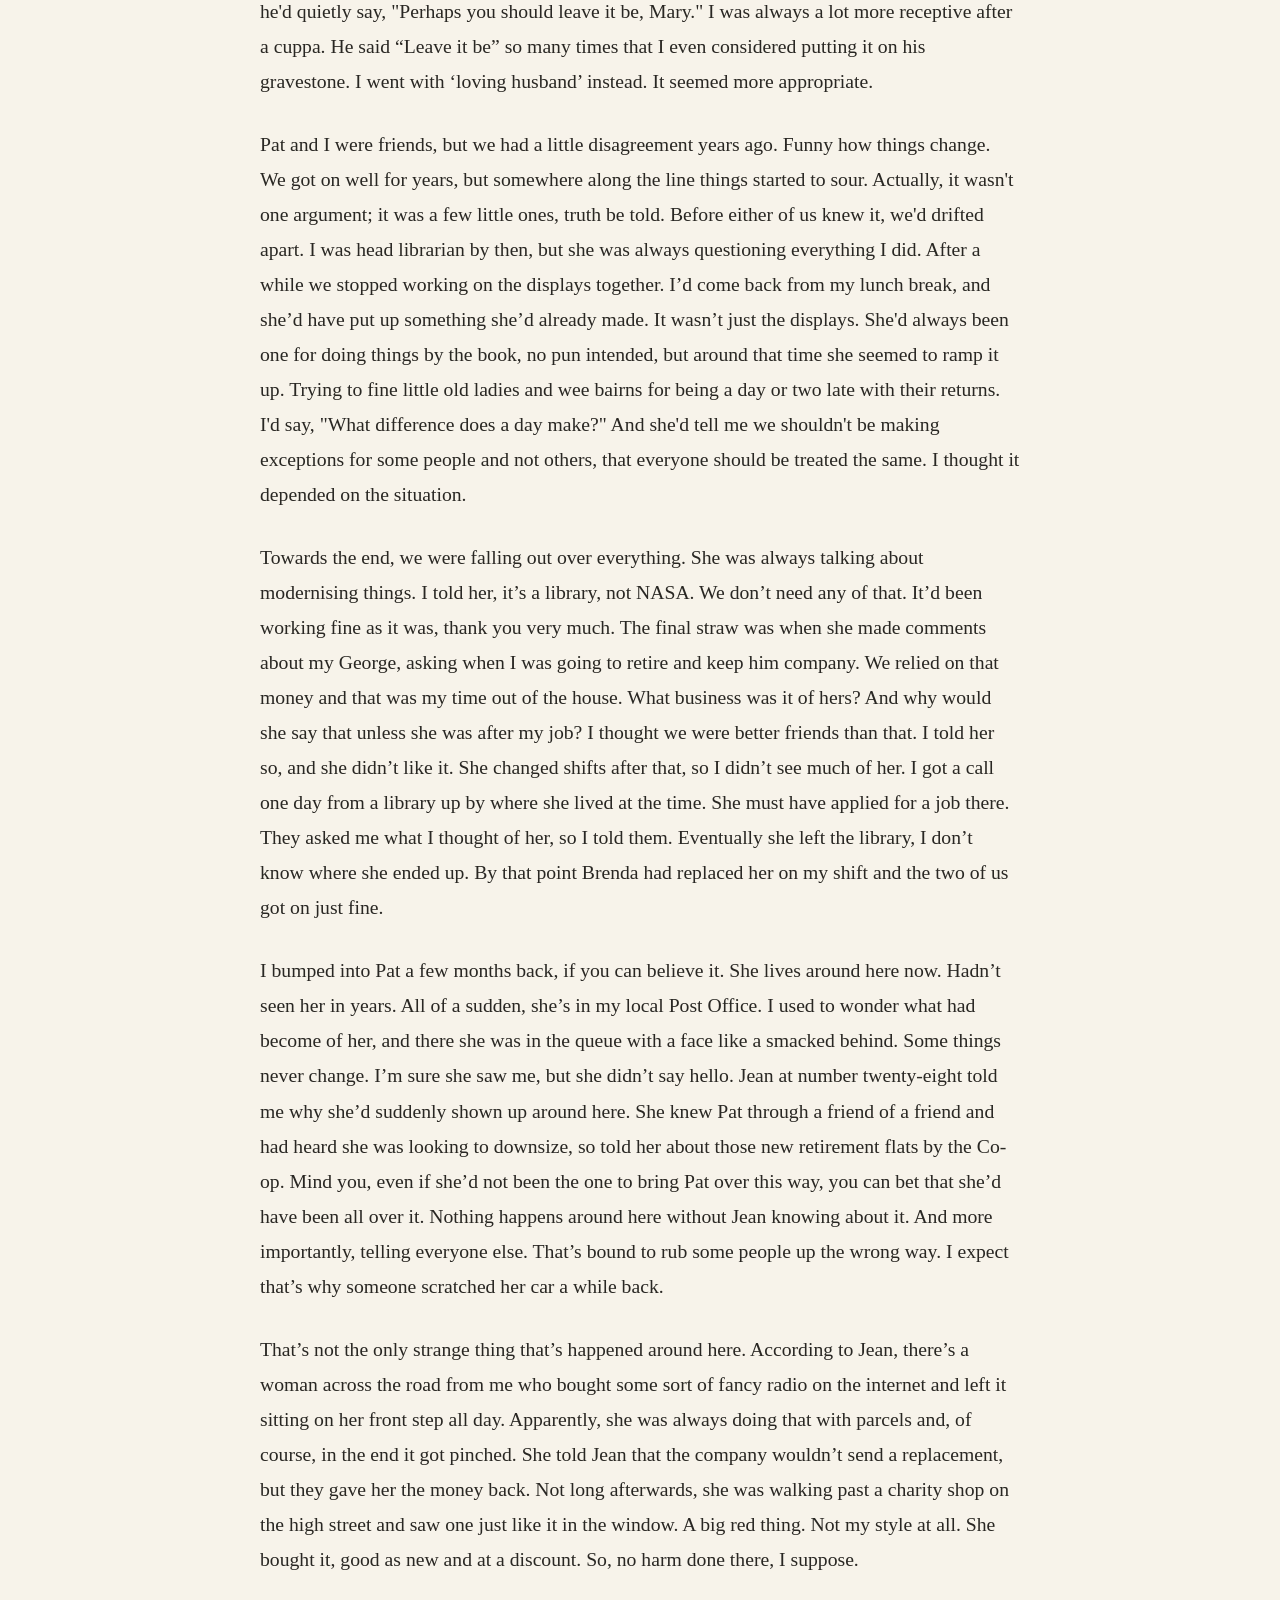
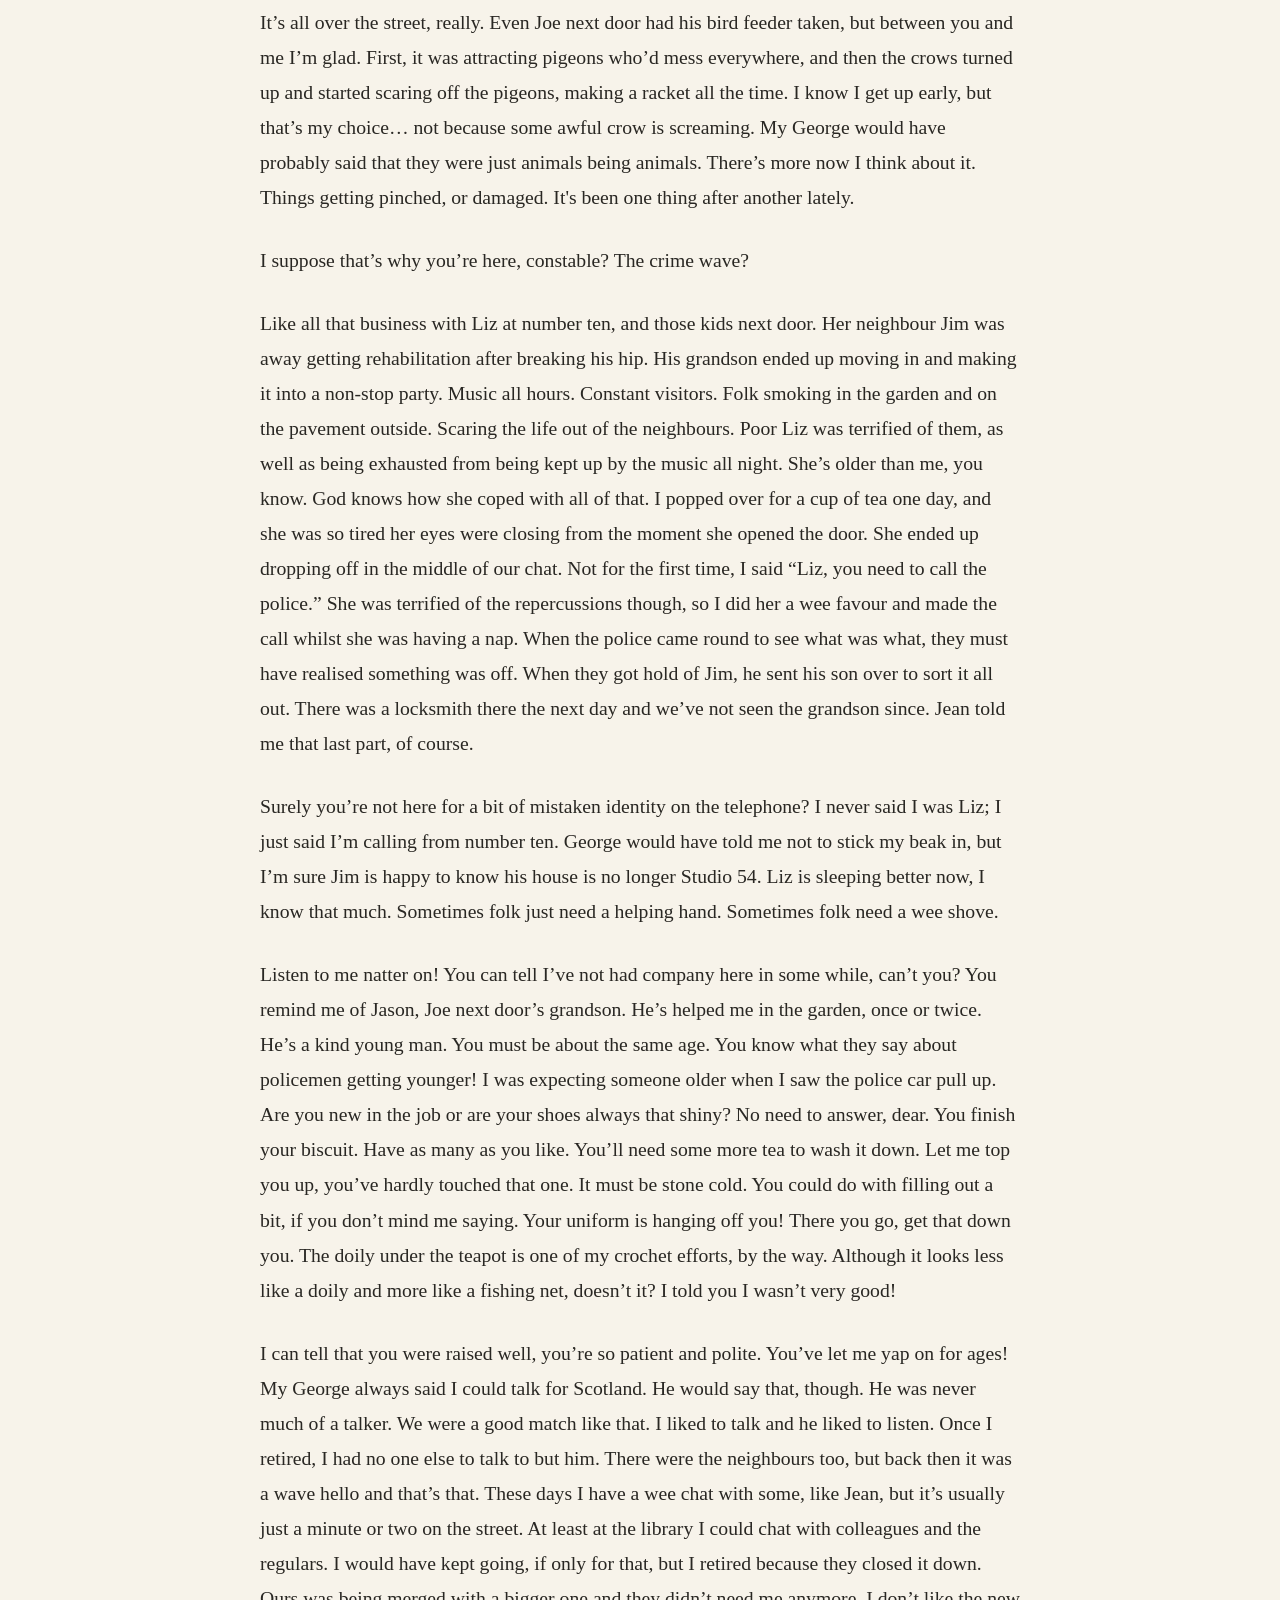
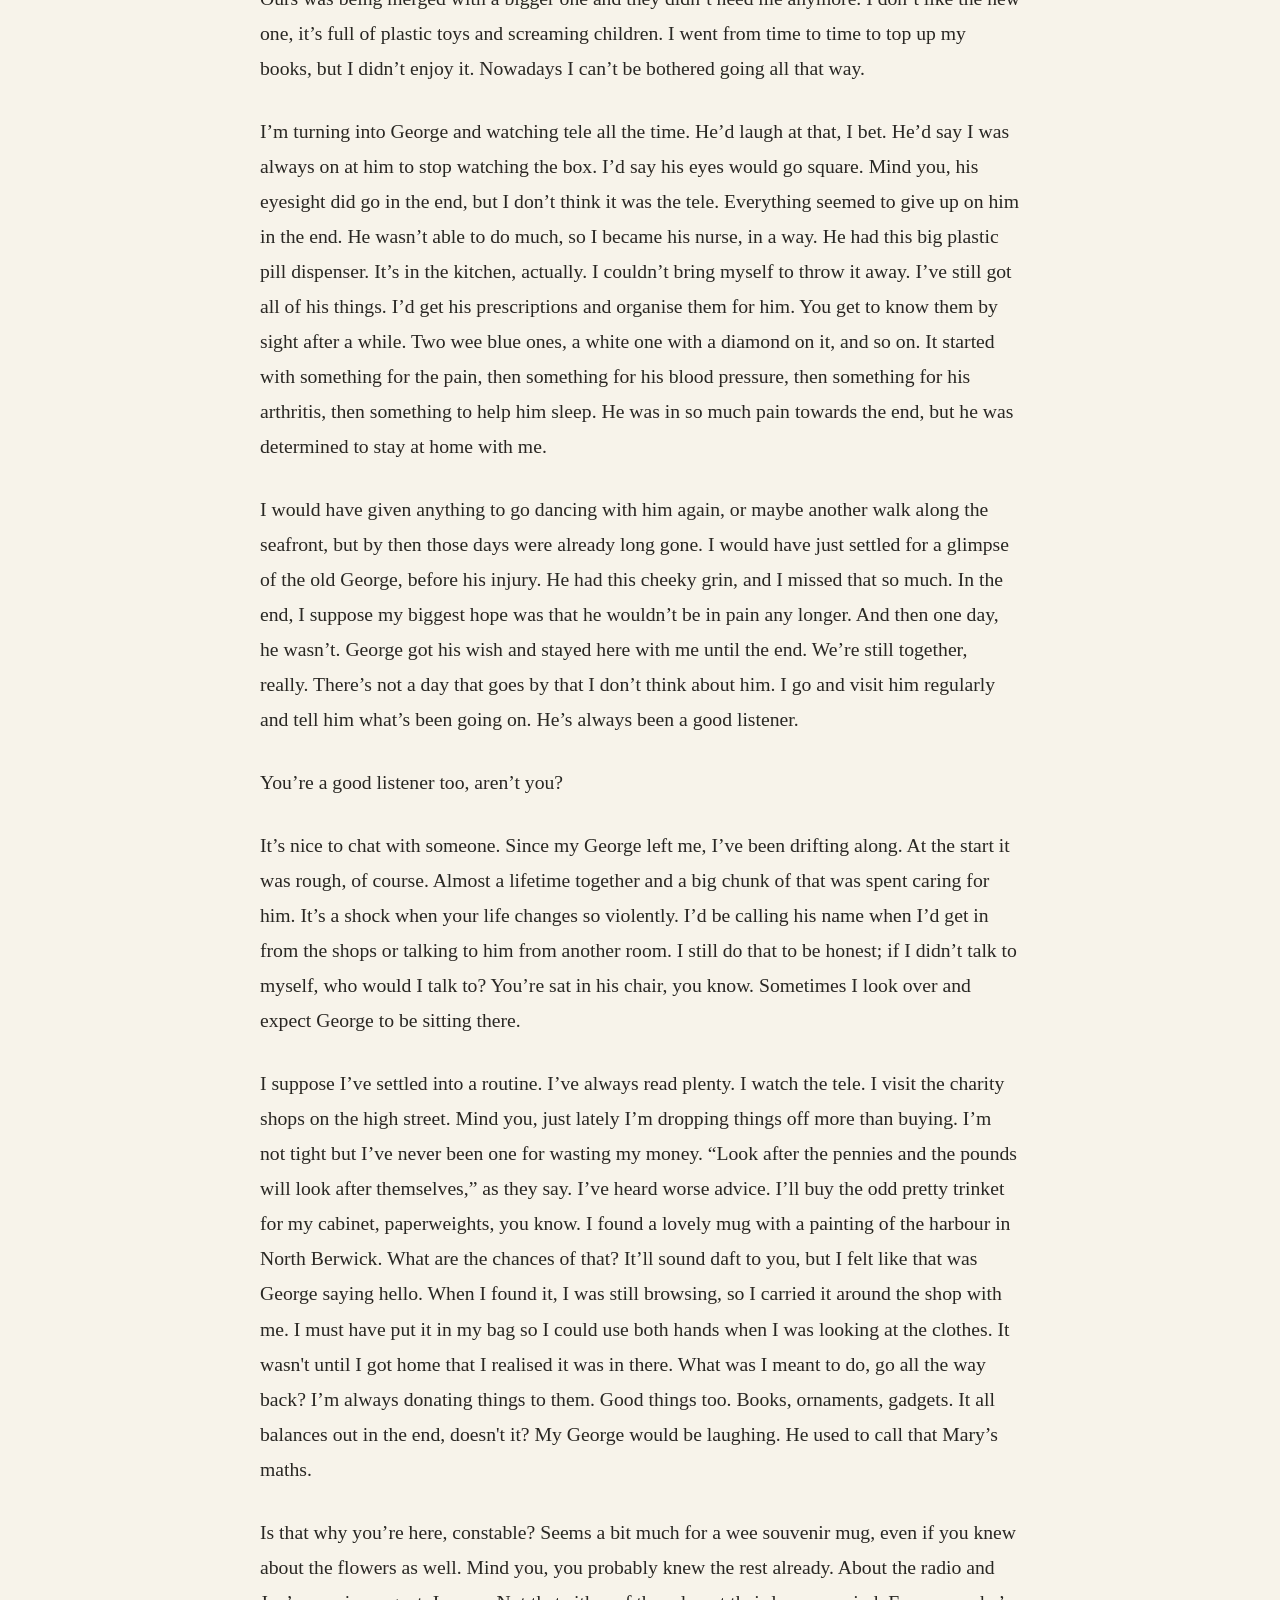
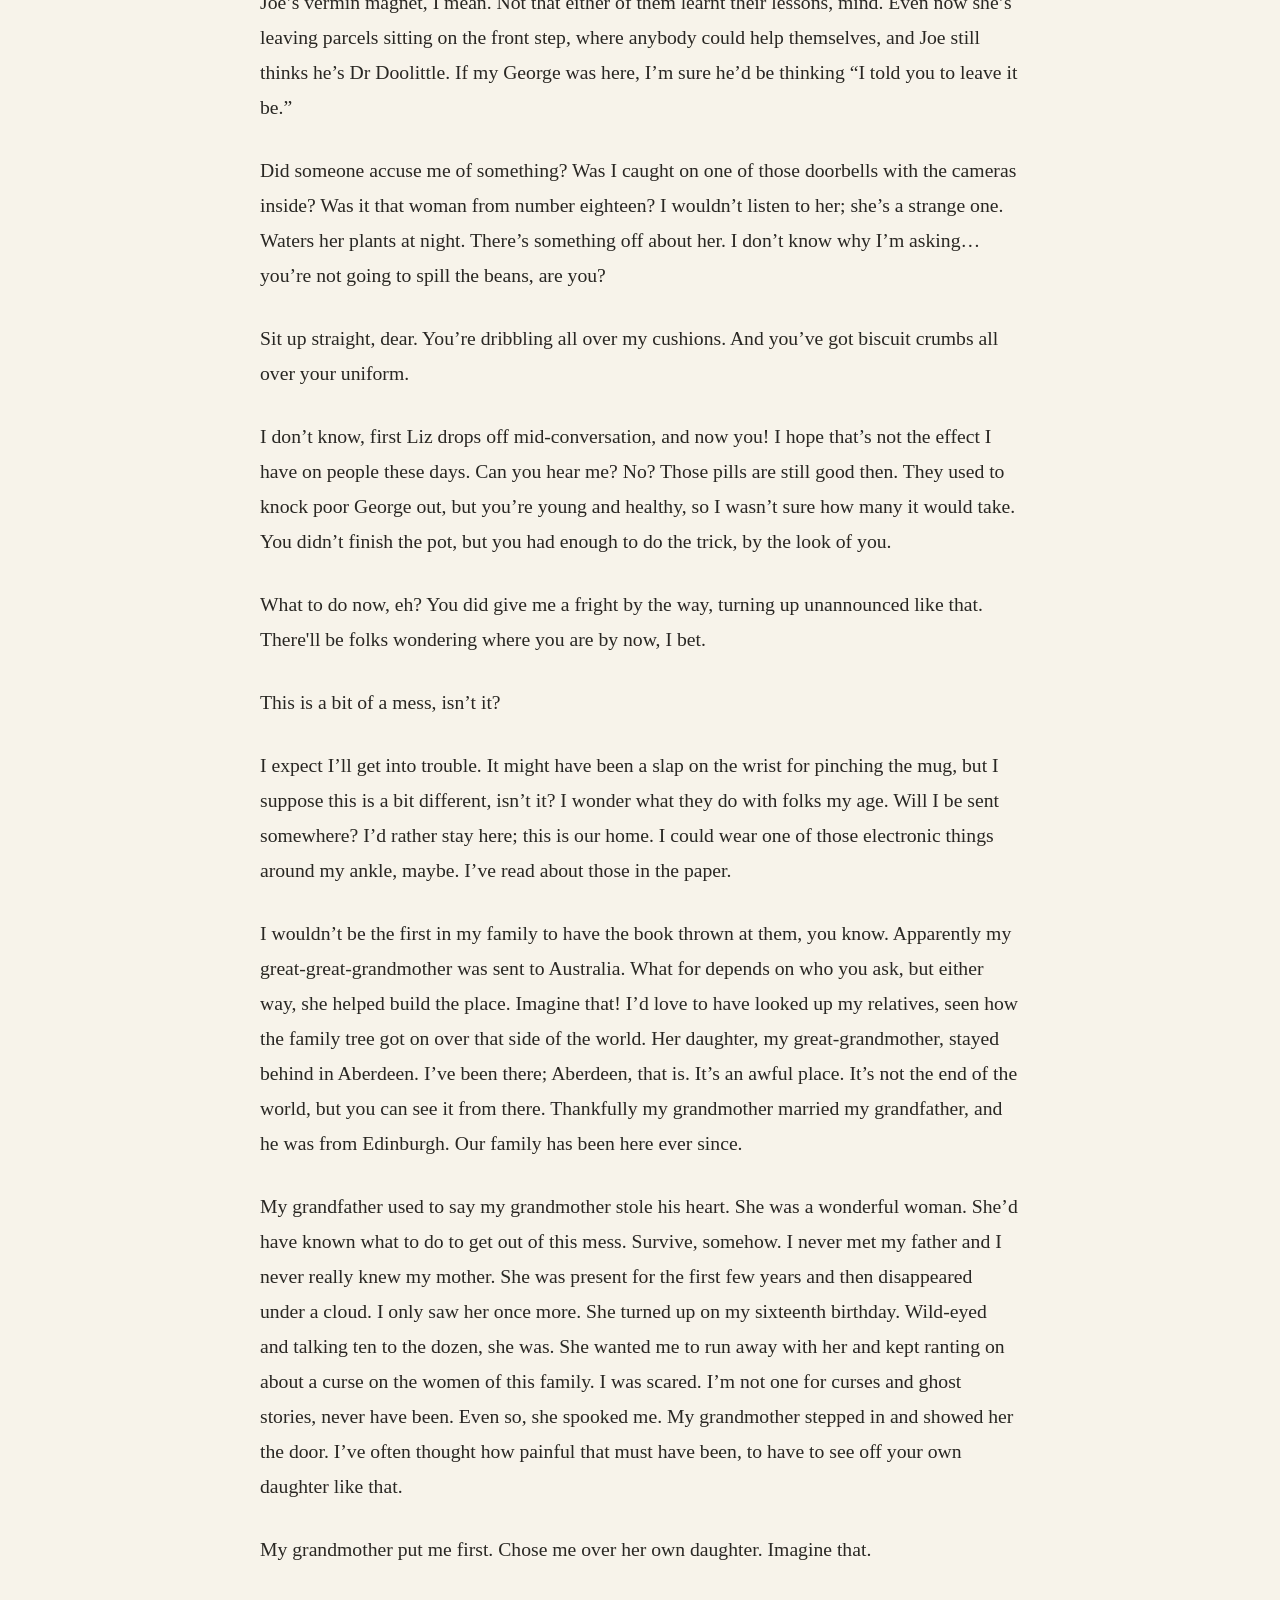
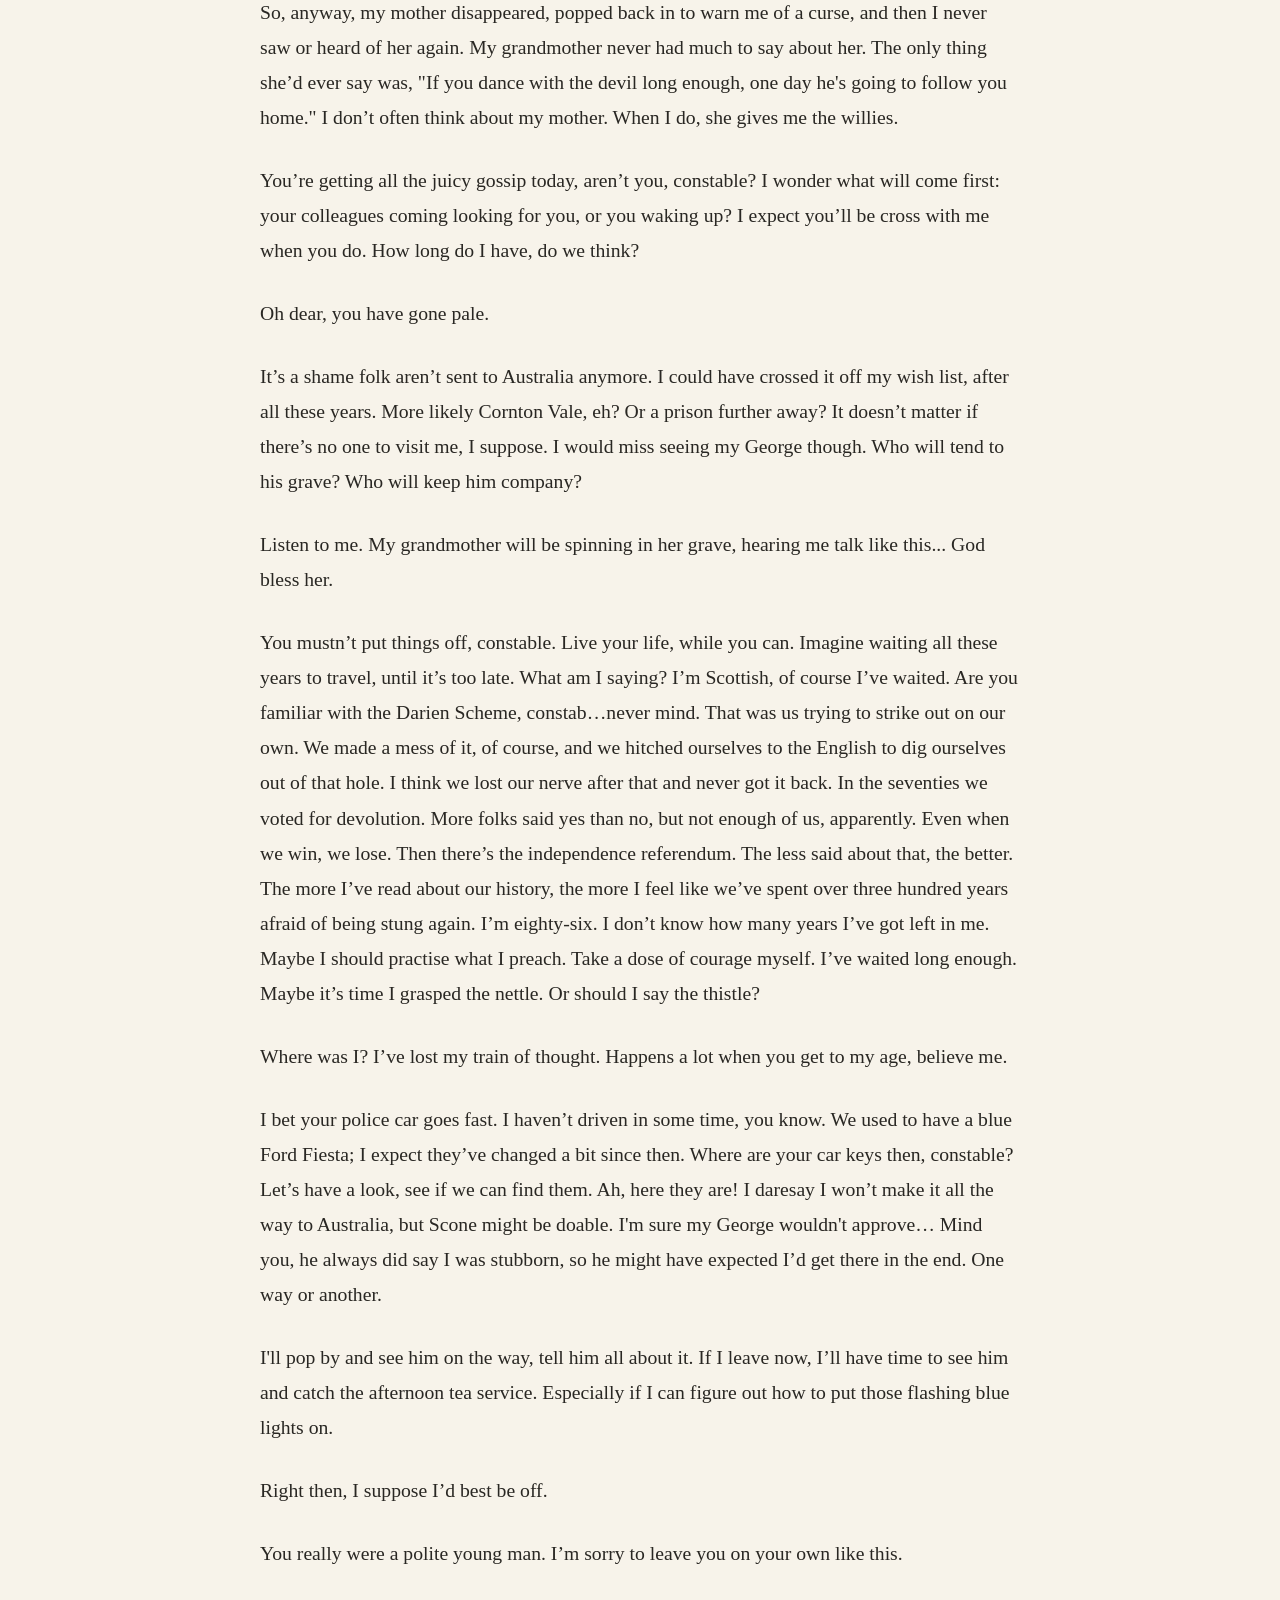
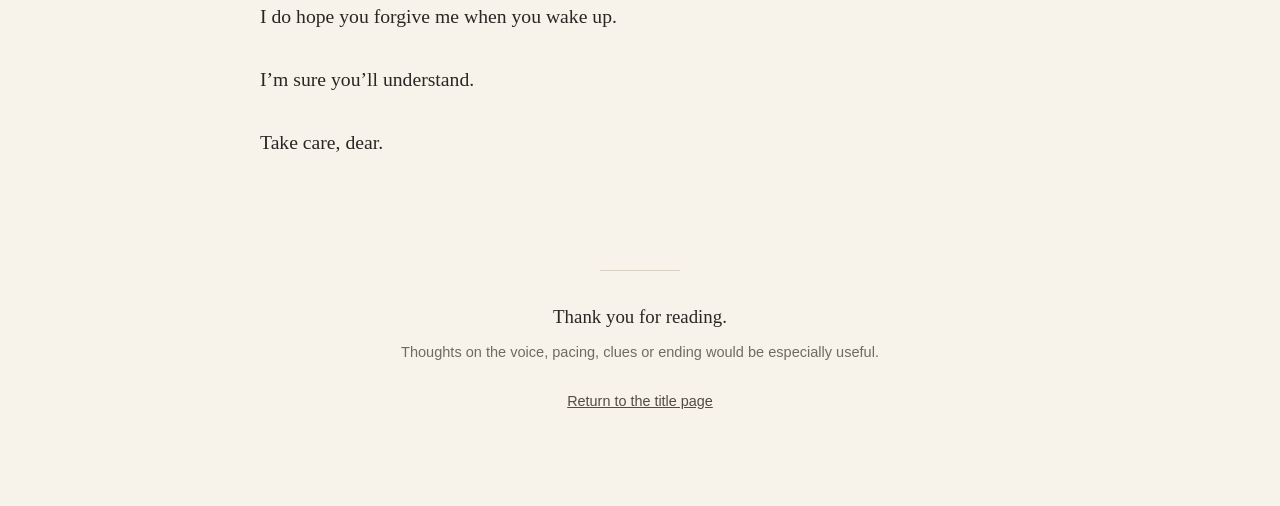
==== commit 4e9588e3: "Update index.html" ====
--- a/story/index.html
+++ b/story/index.html
@@ -79,7 +79,6 @@
       <hr class="rule">
       <p class="thanks">Thank you for reading.</p>
       <p class="footer-copy">Thoughts on the voice, pacing, clues or ending would be especially useful.</p>
-      <p><a class="button" href="../feedback/">Leave feedback</a></p>
       <p><a class="text-link" href="../">Return to the title page</a></p>
     </footer>
   </main>
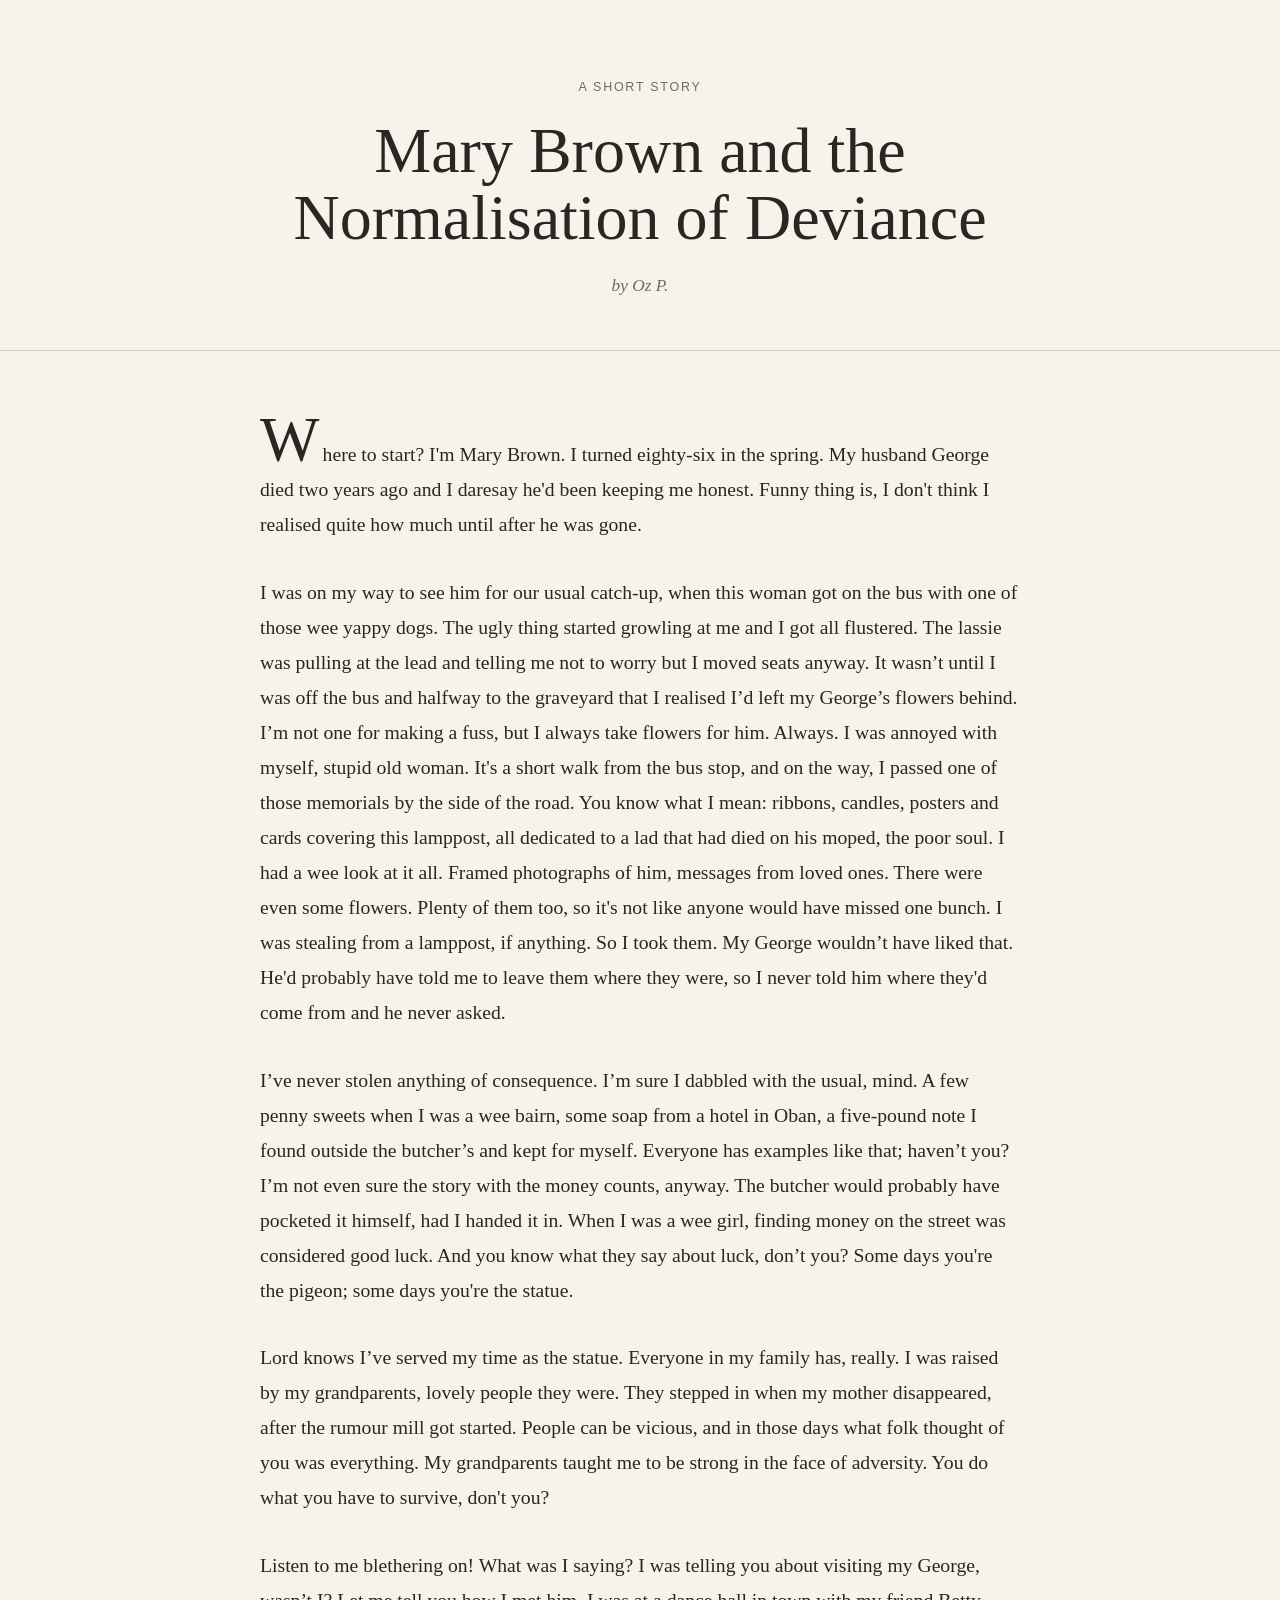
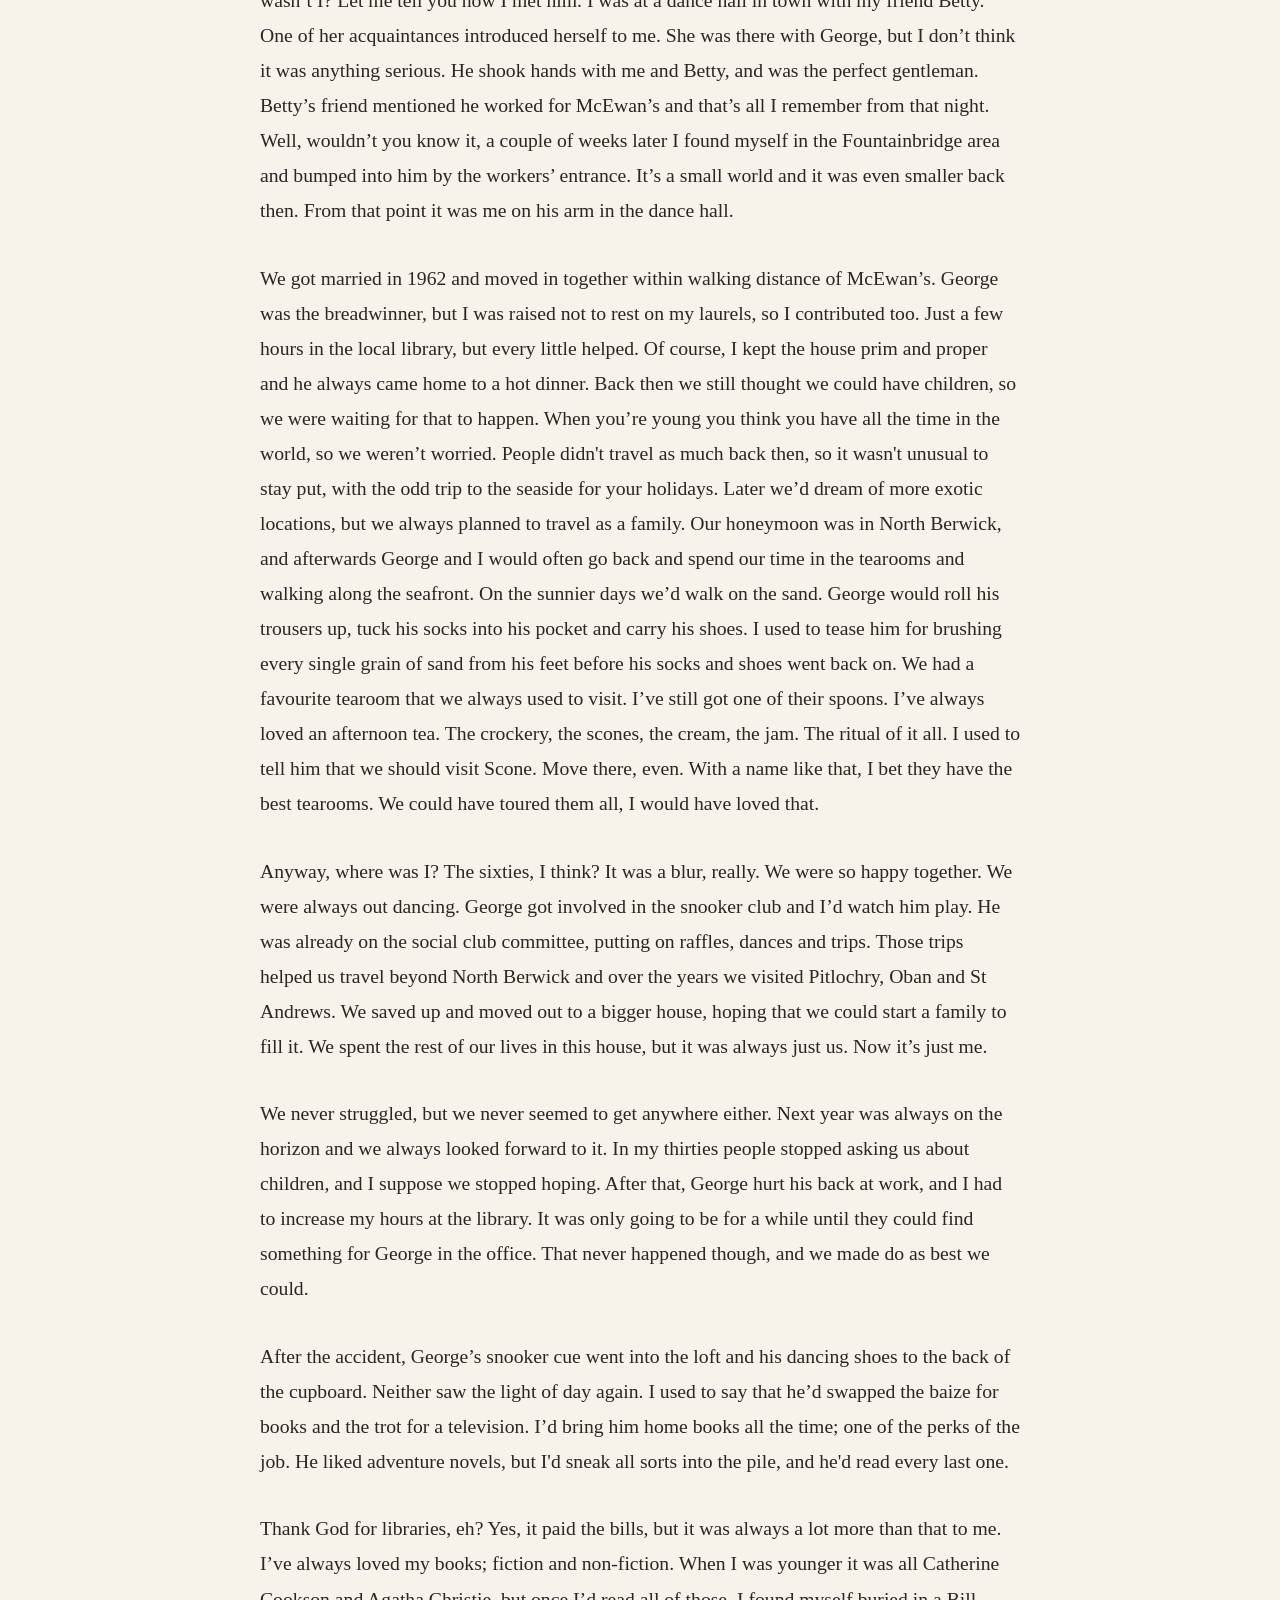
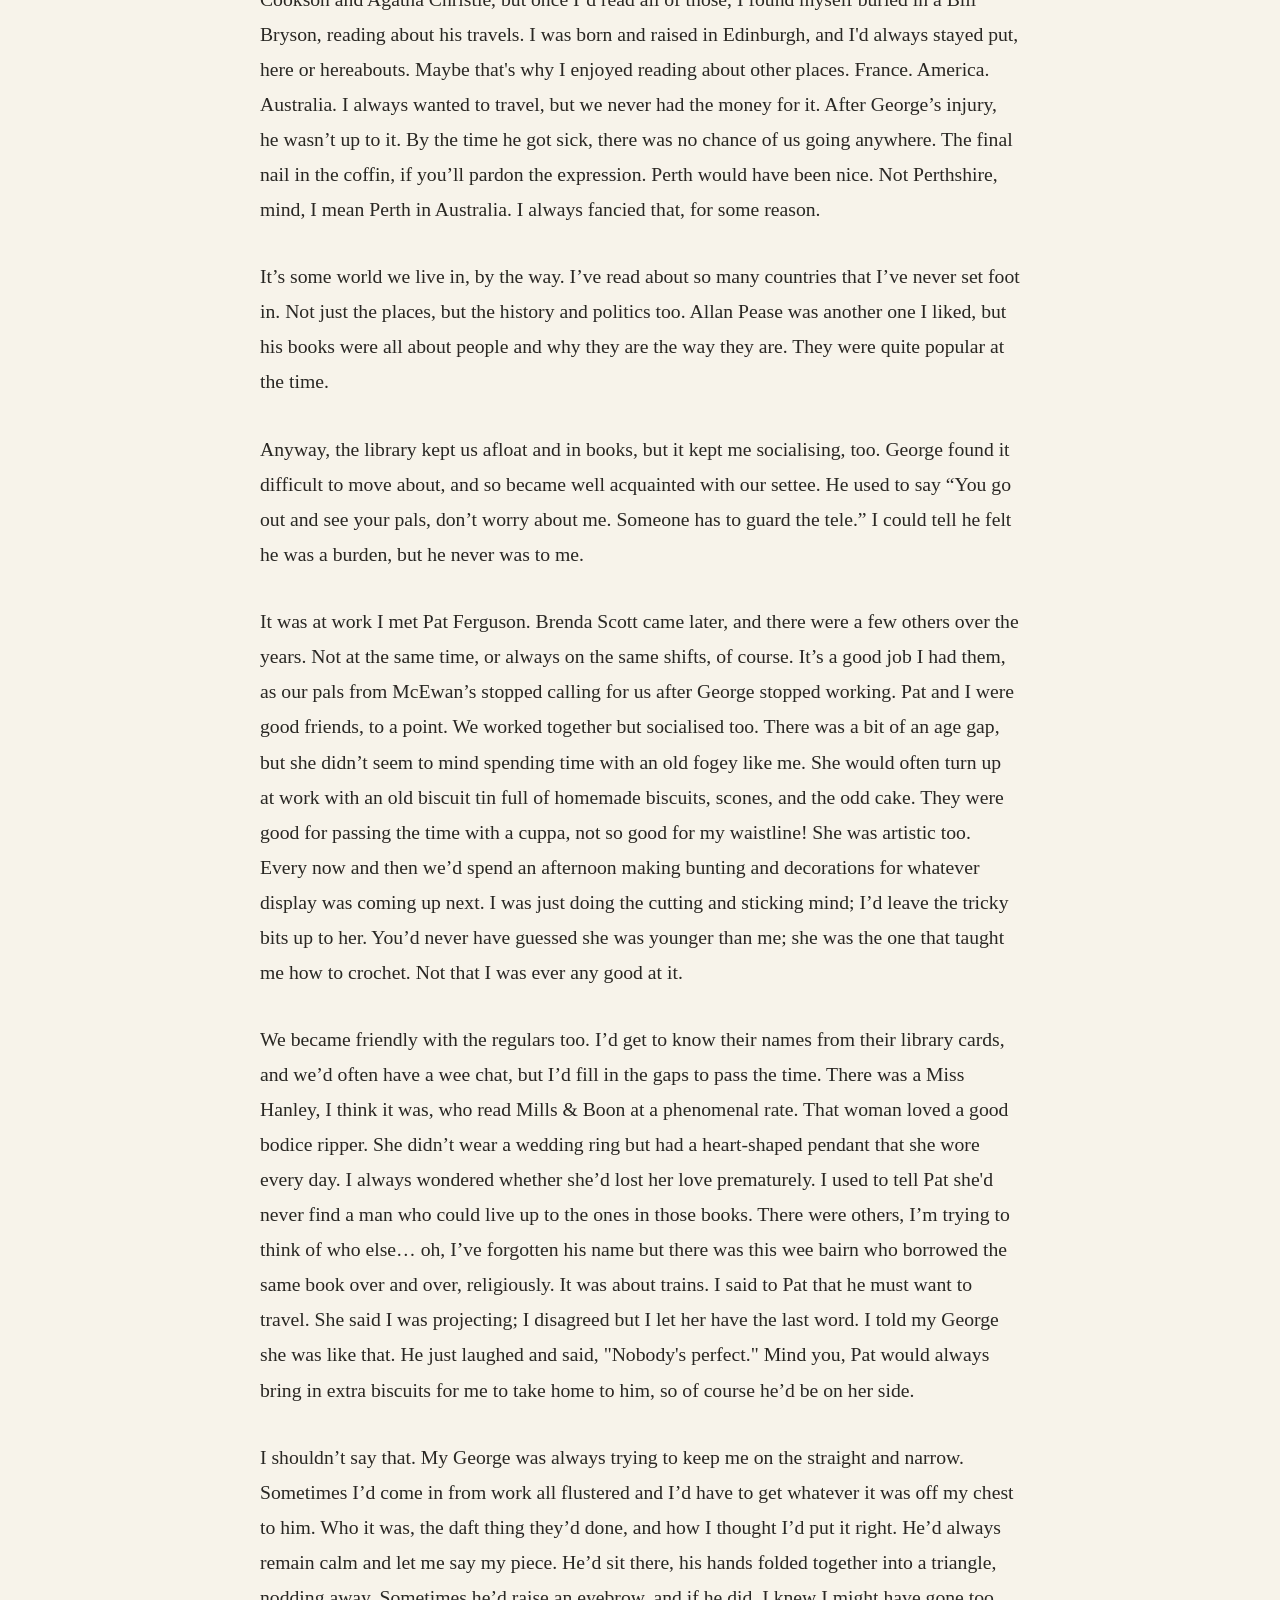
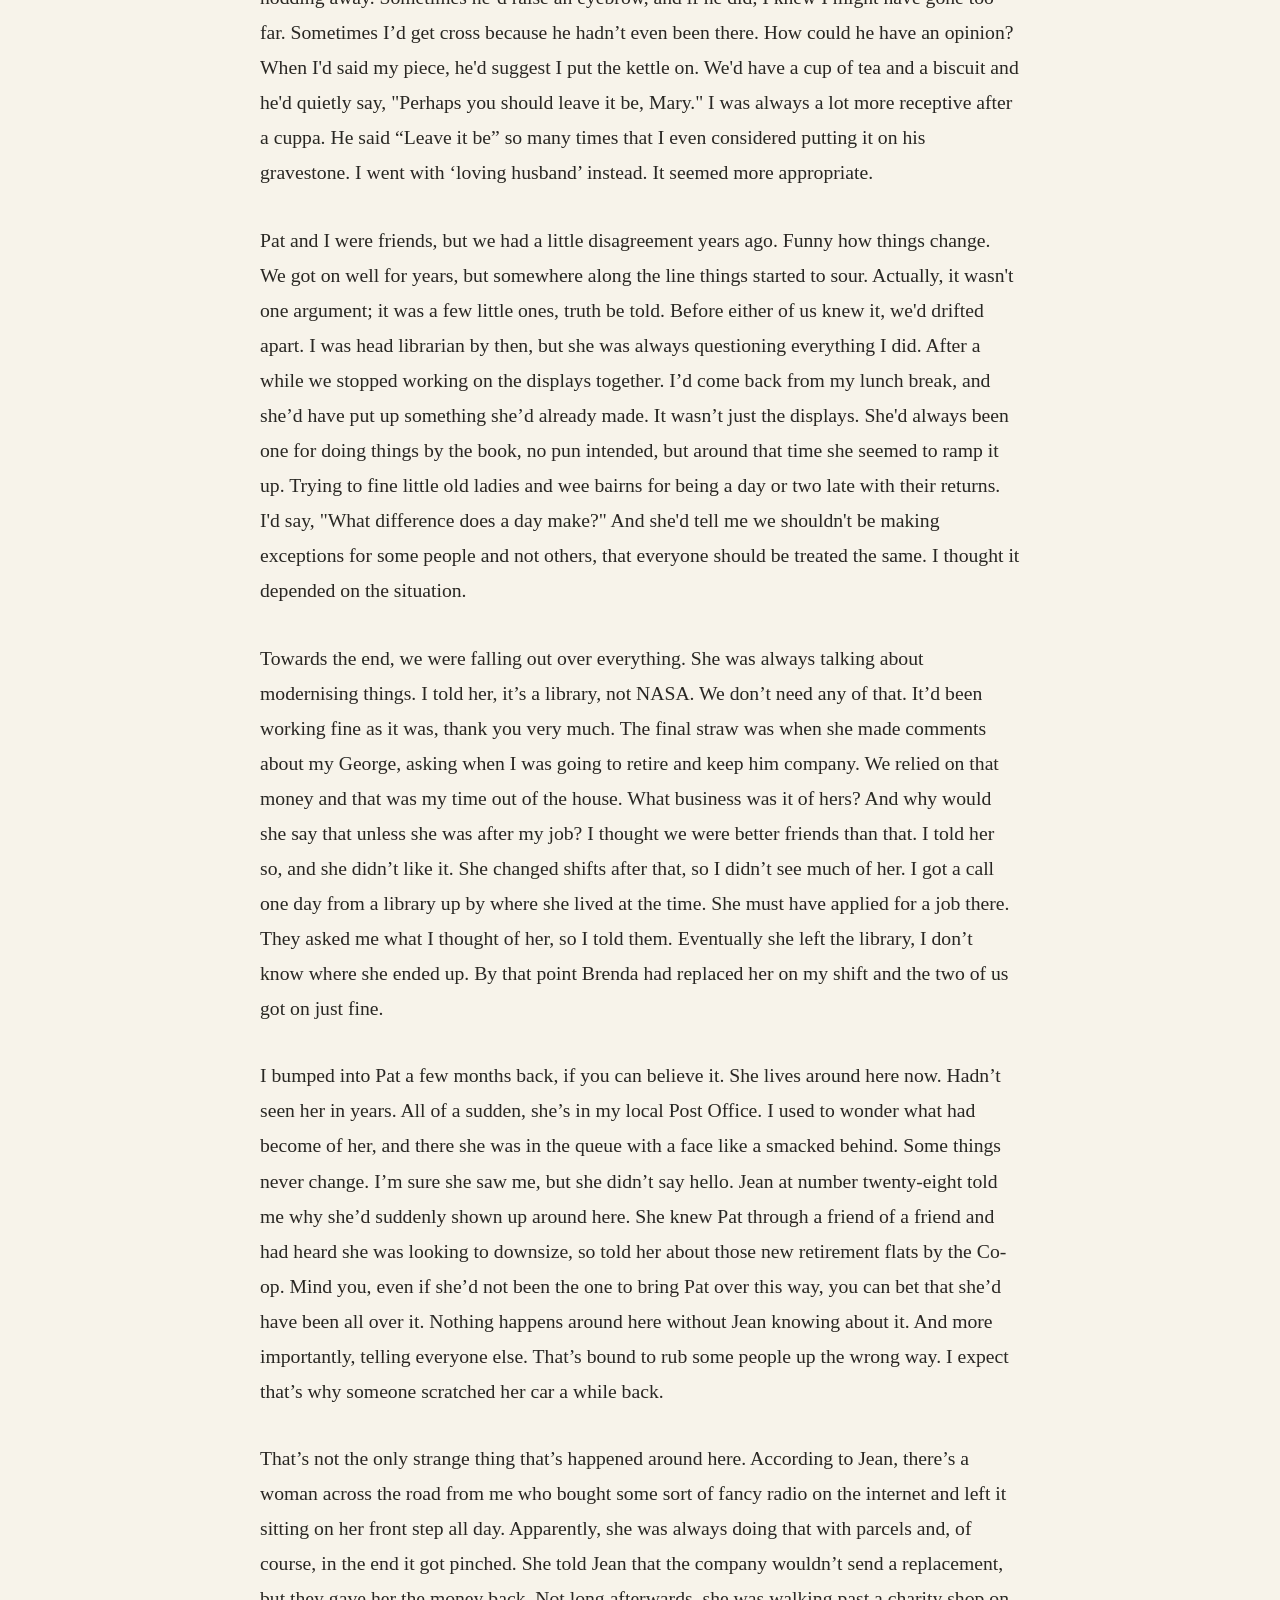
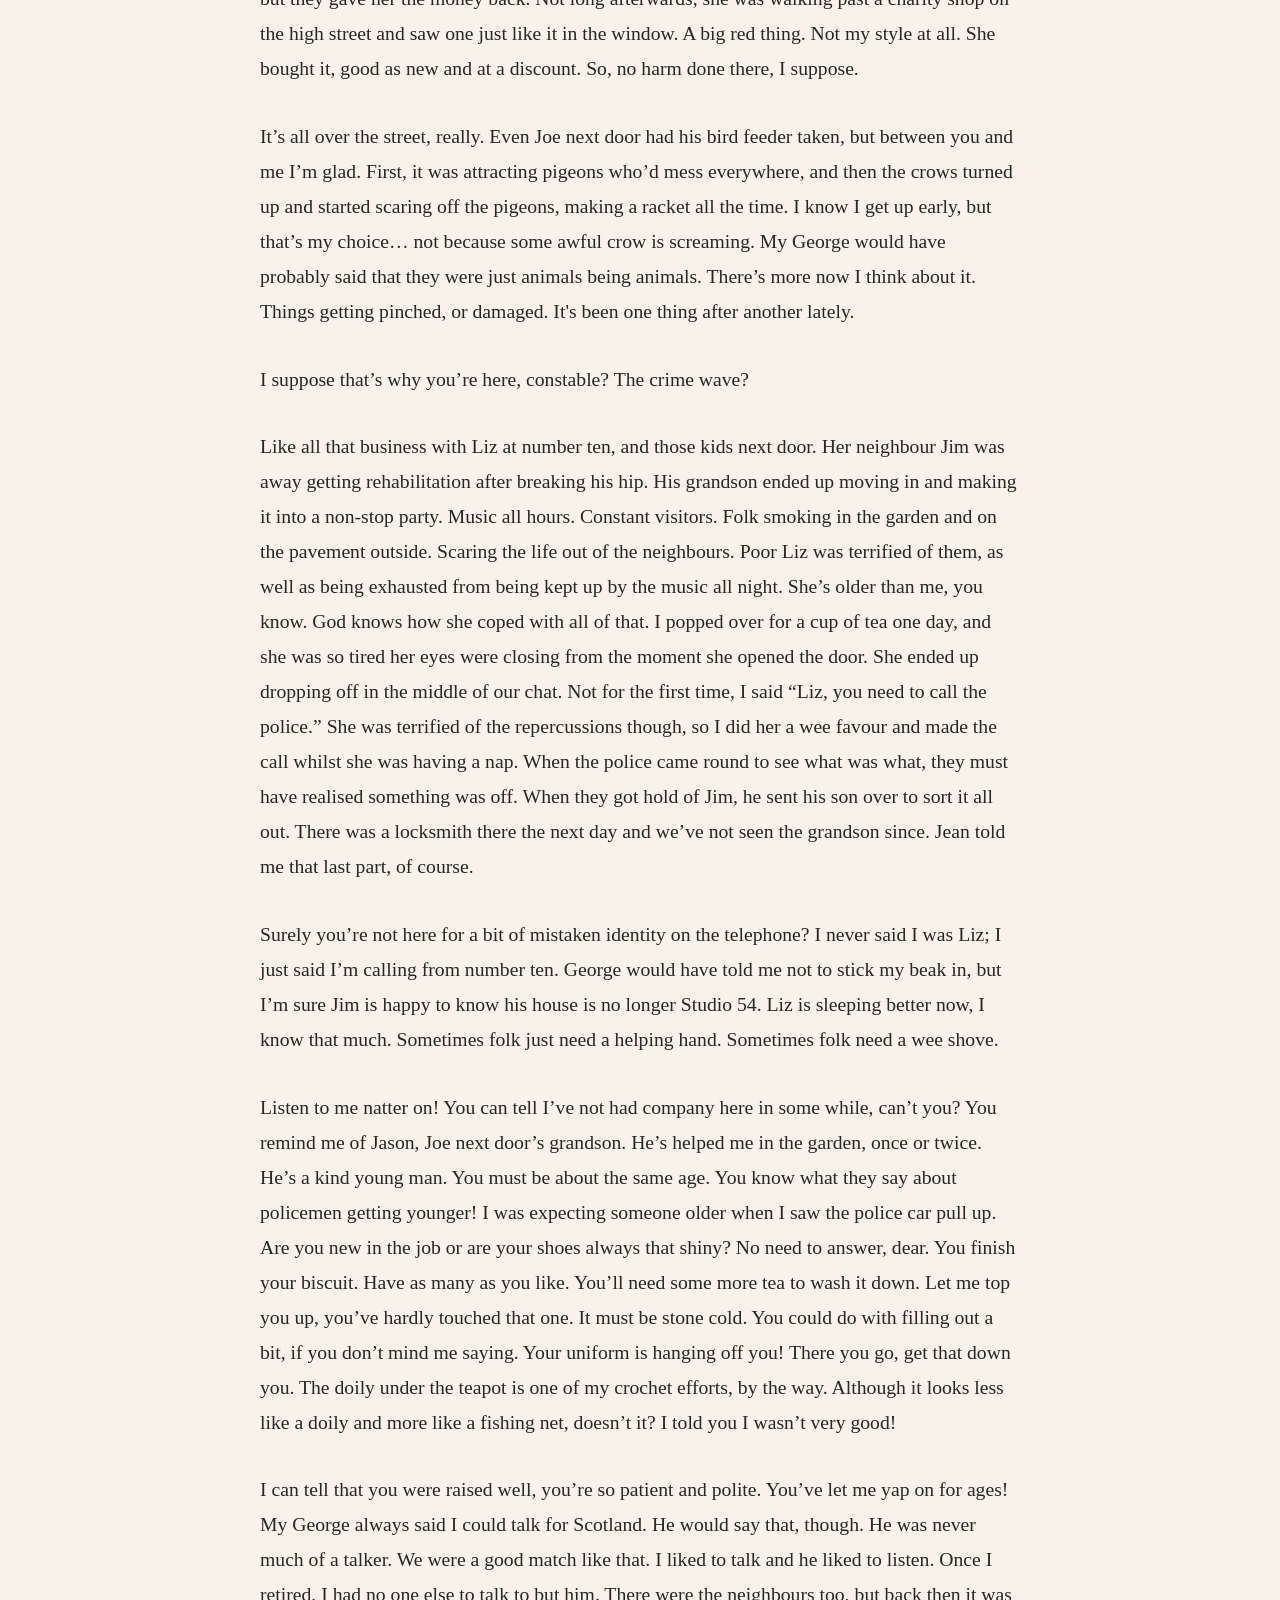
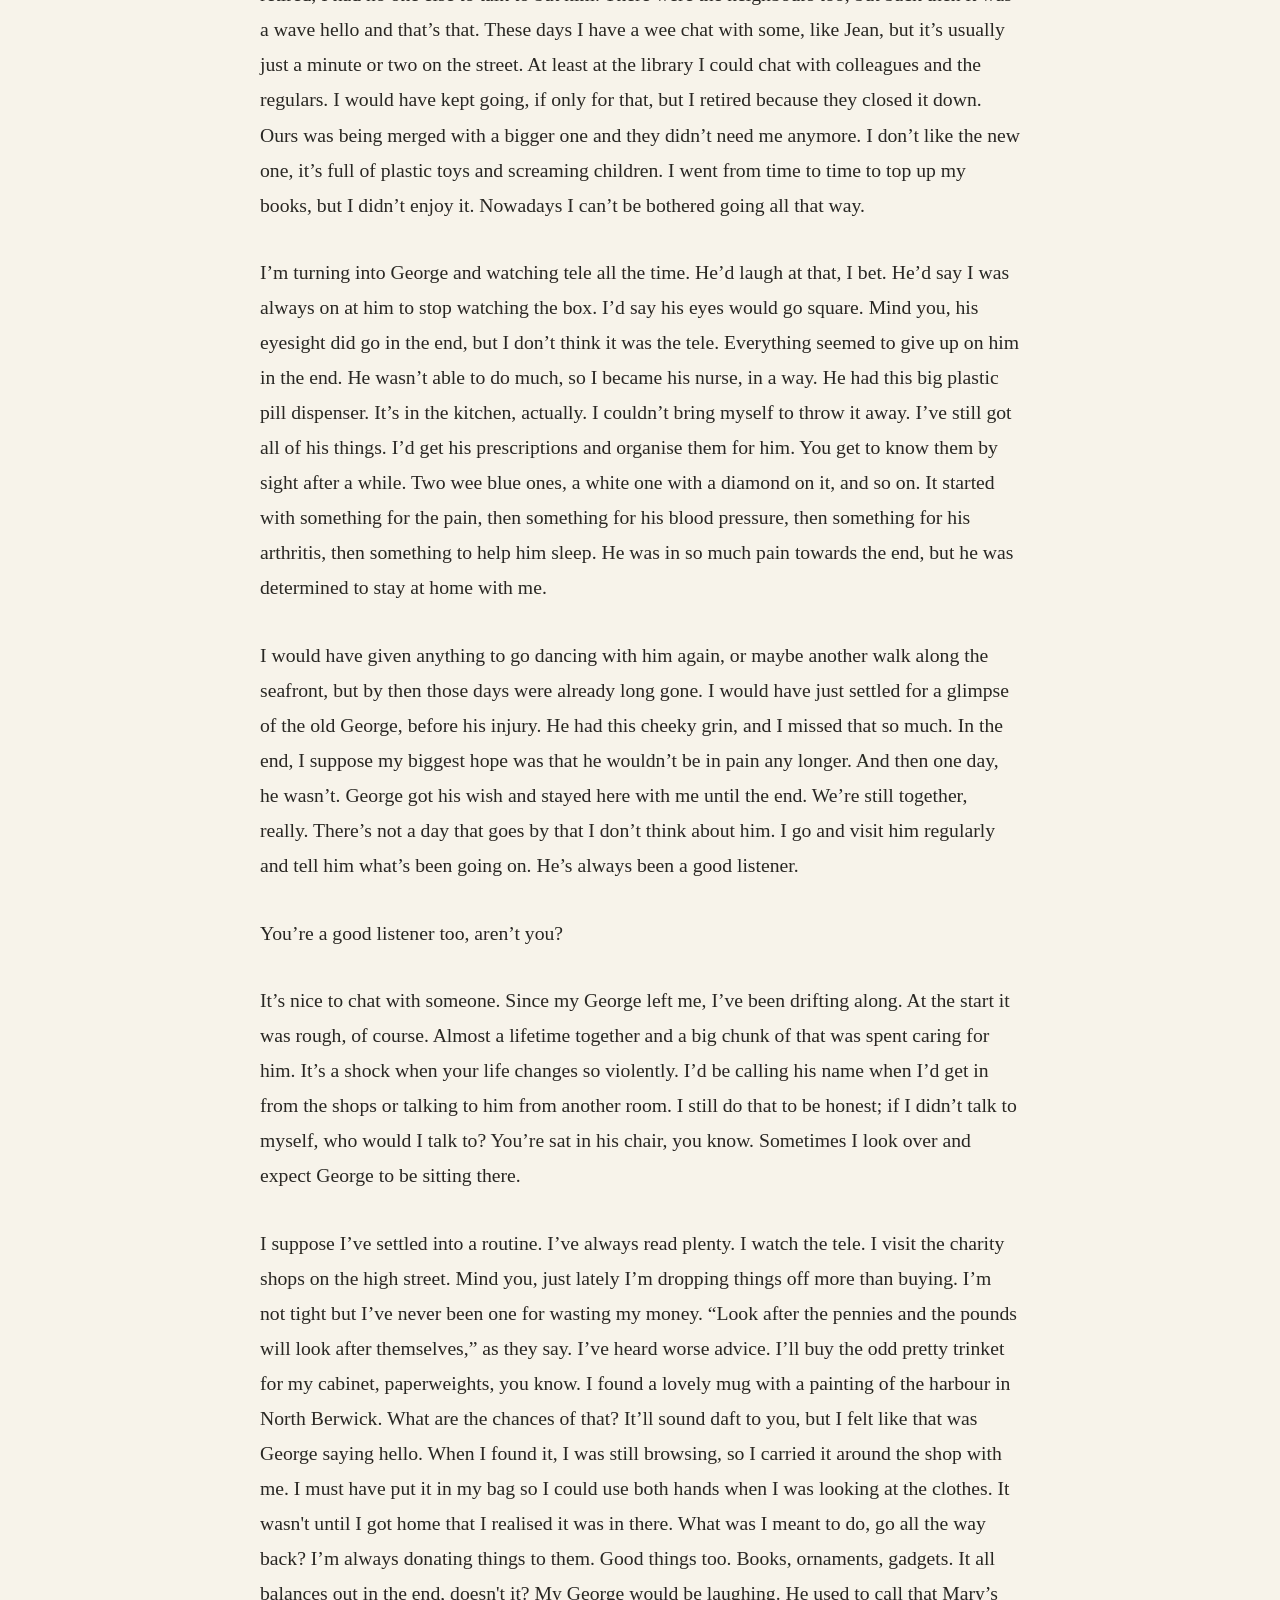
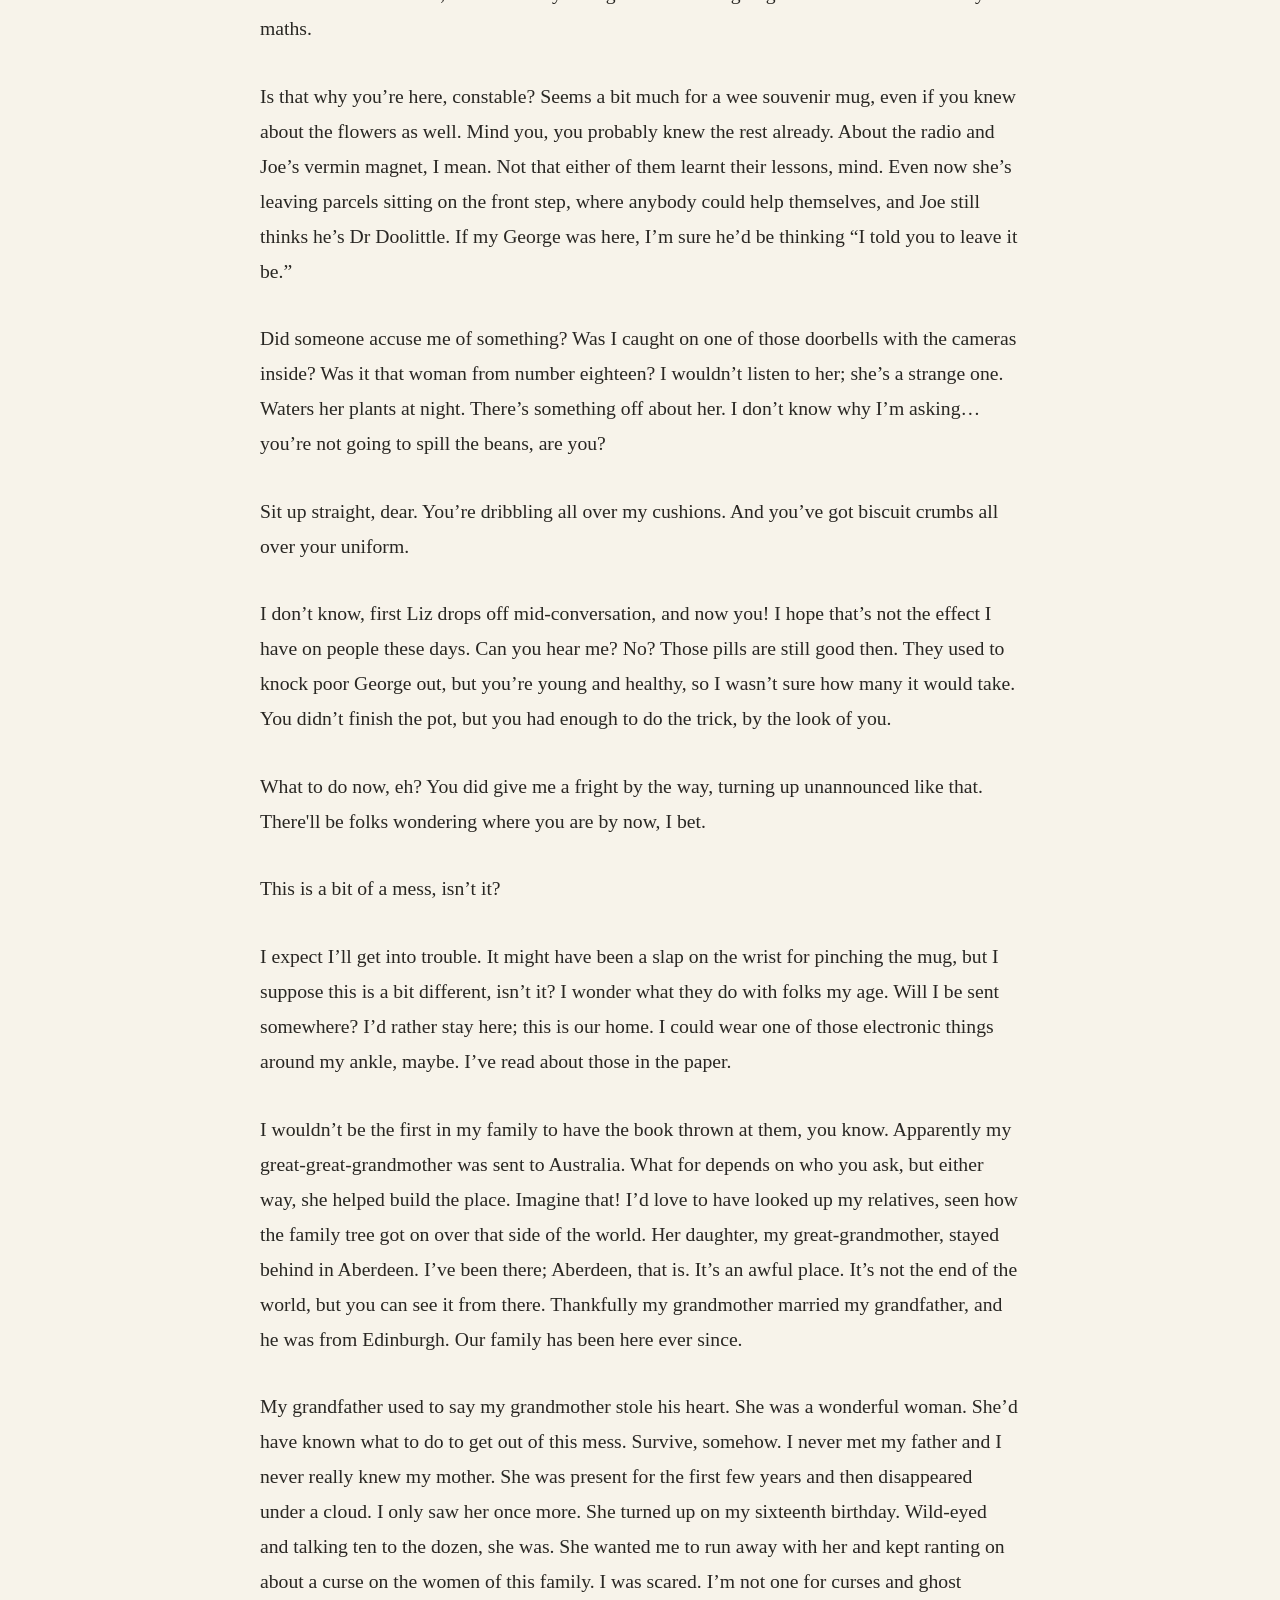
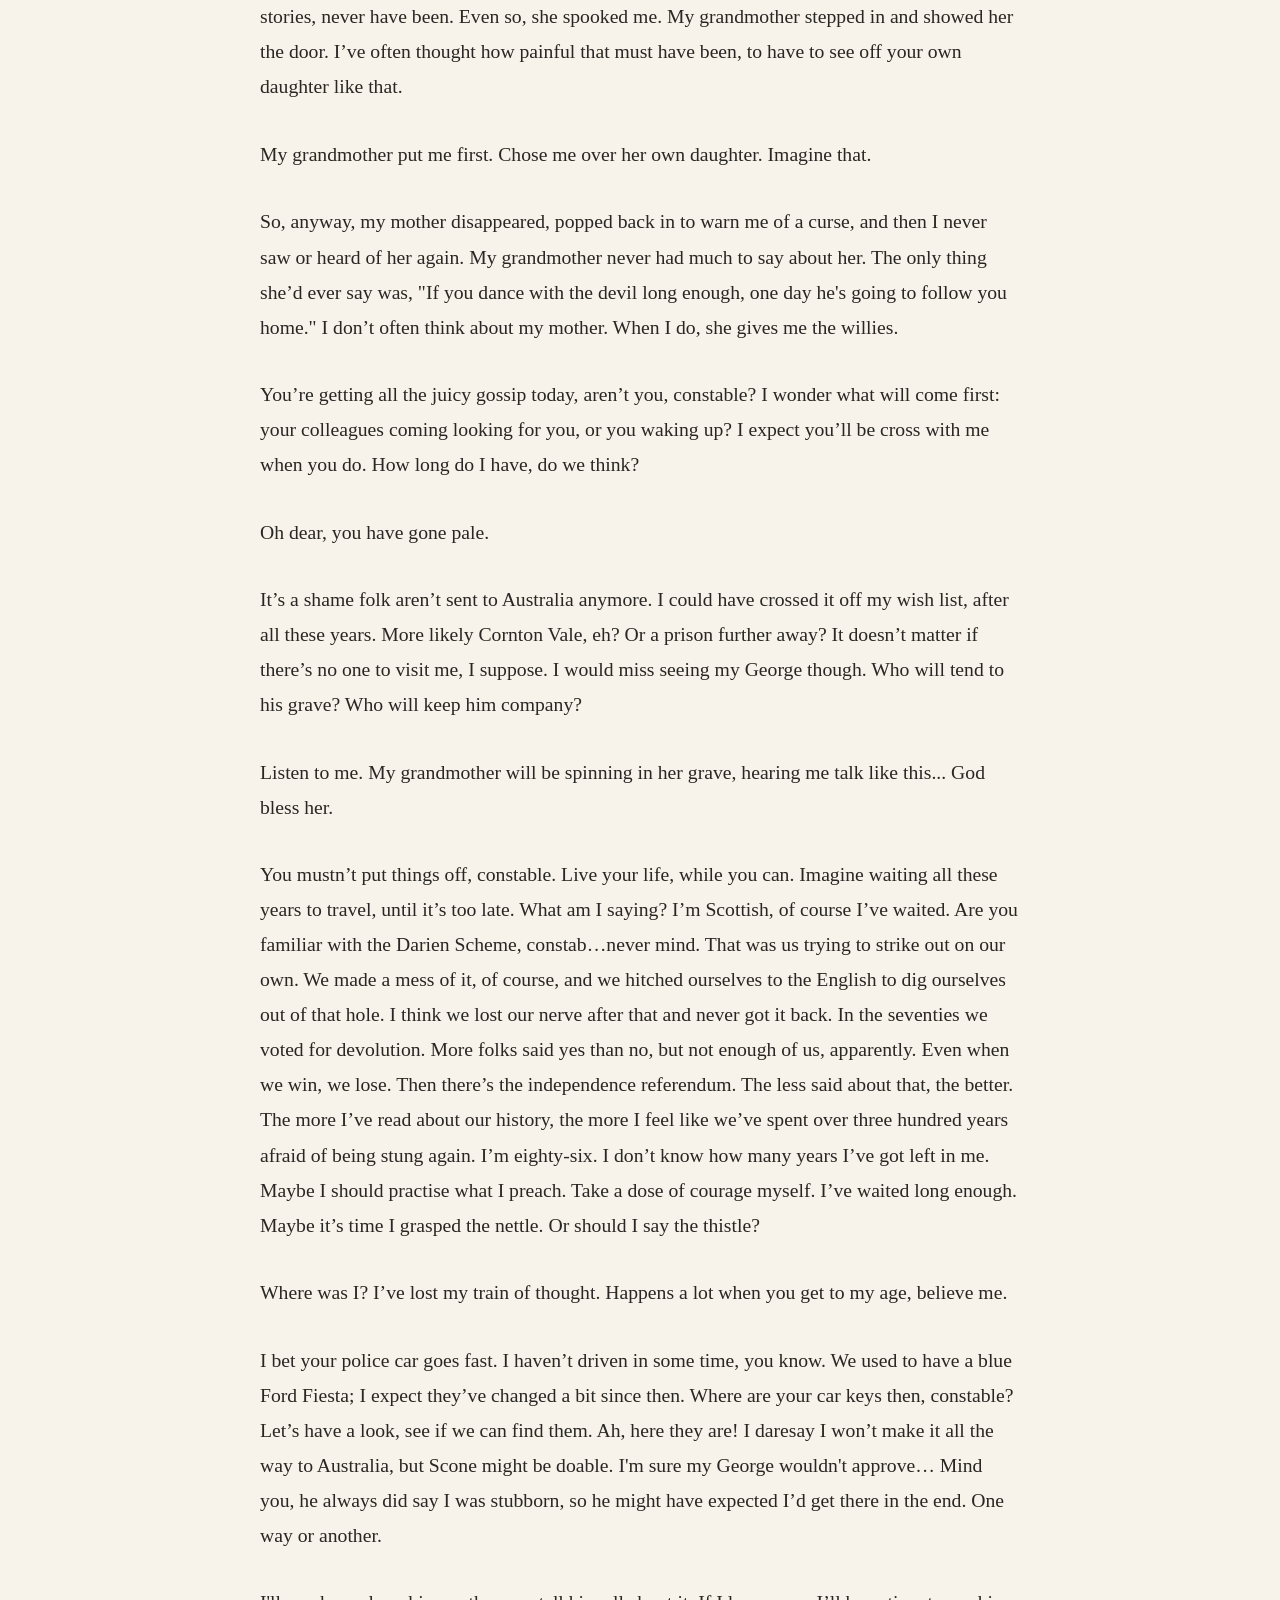
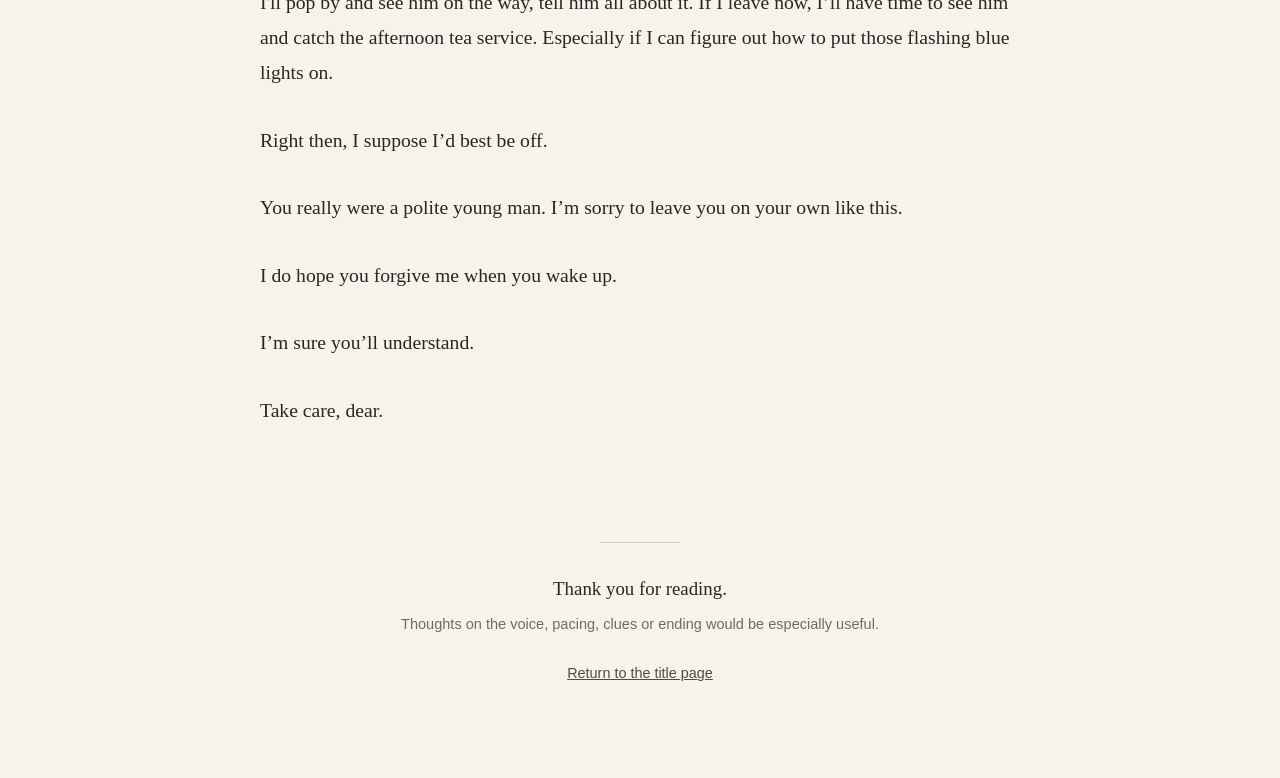
==== commit 8375a33e: "Update index.html" ====
--- a/story/index.html
+++ b/story/index.html
@@ -23,7 +23,7 @@
         <p>I was on my way to see him for our usual catch-up, when this woman got on the bus with one of those wee yappy dogs. The ugly thing started growling at me and I got all flustered. The lassie was pulling at the lead and telling me not to worry but I moved seats anyway. It wasn’t until I was off the bus and halfway to the graveyard that I realised I’d left my George’s flowers behind. I’m not one for making a fuss, but I always take flowers for him. Always. I was annoyed with myself, stupid old woman. It&#x27;s a short walk from the bus stop, and on the way, I passed one of those memorials by the side of the road. You know what I mean: ribbons, candles, posters and cards covering this lamppost, all dedicated to a lad that had died on his moped, the poor soul. I had a wee look at it all. Framed photographs of him, messages from loved ones. There were even some flowers. Plenty of them too, so it&#x27;s not like anyone would have missed one bunch. I was stealing from a lamppost, if anything. So I took them. My George wouldn’t have liked that. He&#x27;d probably have told me to leave them where they were, so I never told him where they&#x27;d come from and he never asked.</p>
         <p>I’ve never stolen anything of consequence. I’m sure I dabbled with the usual, mind. A few penny sweets when I was a wee bairn, some soap from a hotel in Oban, a five-pound note I found outside the butcher’s and kept for myself. Everyone has examples like that; haven’t you? I’m not even sure the story with the money counts, anyway. The butcher would probably have pocketed it himself, had I handed it in. When I was a wee girl, finding money on the street was considered good luck. And you know what they say about luck, don’t you? Some days you&#x27;re the pigeon; some days you&#x27;re the statue.</p>
         <p>Lord knows I’ve served my time as the statue. Everyone in my family has, really. I was raised by my grandparents, lovely people they were. They stepped in when my mother disappeared, after the rumour mill got started. People can be vicious, and in those days what folk thought of you was everything. My grandparents taught me to be strong in the face of adversity. You do what you have to survive, don&#x27;t you?</p>
-        <p>Listen to me wittering on! What was I saying? I was telling you about visiting my George, wasn’t I? Let me tell you how I met him. I was at a dance hall in town with my friend Betty. One of her acquaintances introduced herself to me. She was there with George, but I don’t think it was anything serious. He shook hands with me and Betty, and was the perfect gentleman. Betty’s friend mentioned he worked for McEwan’s and that’s all I remember from that night. Well, wouldn’t you know it, a couple of weeks later I found myself in the Fountainbridge area and bumped into him by the workers’ entrance. It’s a small world and it was even smaller back then. From that point it was me on his arm in the dance hall.</p>
+        <p>Listen to me blethering on! What was I saying? I was telling you about visiting my George, wasn’t I? Let me tell you how I met him. I was at a dance hall in town with my friend Betty. One of her acquaintances introduced herself to me. She was there with George, but I don’t think it was anything serious. He shook hands with me and Betty, and was the perfect gentleman. Betty’s friend mentioned he worked for McEwan’s and that’s all I remember from that night. Well, wouldn’t you know it, a couple of weeks later I found myself in the Fountainbridge area and bumped into him by the workers’ entrance. It’s a small world and it was even smaller back then. From that point it was me on his arm in the dance hall.</p>
         <p>We got married in 1962 and moved in together within walking distance of McEwan’s. George was the breadwinner, but I was raised not to rest on my laurels, so I contributed too. Just a few hours in the local library, but every little helped. Of course, I kept the house prim and proper and he always came home to a hot dinner. Back then we still thought we could have children, so we were waiting for that to happen. When you’re young you think you have all the time in the world, so we weren’t worried. People didn&#x27;t travel as much back then, so it wasn&#x27;t unusual to stay put, with the odd trip to the seaside for your holidays. Later we’d dream of more exotic locations, but we always planned to travel as a family. Our honeymoon was in North Berwick, and afterwards George and I would often go back and spend our time in the tearooms and walking along the seafront. On the sunnier days we’d walk on the sand. George would roll his trousers up, tuck his socks into his pocket and carry his shoes. I used to tease him for brushing every single grain of sand from his feet before his socks and shoes went back on. We had a favourite tearoom that we always used to visit. I’ve still got one of their spoons. I’ve always loved an afternoon tea. The crockery, the scones, the cream, the jam. The ritual of it all. I used to tell him that we should visit Scone. Move there, even. With a name like that, I bet they have the best tearooms. We could have toured them all, I would have loved that.</p>
         <p>Anyway, where was I? The sixties, I think? It was a blur, really. We were so happy together. We were always out dancing. George got involved in the snooker club and I’d watch him play. He was already on the social club committee, putting on raffles, dances and trips. Those trips helped us travel beyond North Berwick and over the years we visited Pitlochry, Oban and St Andrews. We saved up and moved out to a bigger house, hoping that we could start a family to fill it. We spent the rest of our lives in this house, but it was always just us. Now it’s just me.</p>
         <p>We never struggled, but we never seemed to get anywhere either. Next year was always on the horizon and we always looked forward to it. In my thirties people stopped asking us about children, and I suppose we stopped hoping. After that, George hurt his back at work, and I had to increase my hours at the library. It was only going to be for a while until they could find something for George in the office. That never happened though, and we made do as best we could.</p>
--- a/style.css
+++ b/style.css
@@ -117,14 +117,14 @@
 }
 
 .story p {
-  margin: 0 0 1.42em;
-}
-
-.story p:first-child::first-letter {
+  margin: 0 0 1.65em;
+}
+
+.story > p:first-of-type::first-letter {
   float: left;
-  margin: 0.08em 0.09em 0 0;
-  font-size: 4.35em;
-  line-height: 0.75;
+  font-size: 4.2em;
+  line-height: 0.82;
+  margin: 0.08em 0.12em 0 0;
 }
 
 .story-footer {
@@ -242,4 +242,13 @@
   .landing-card { padding: 48px 8px; }
   .story-header { padding-top: 58px; }
   .story { padding-top: 42px; line-height: 1.7; }
-}+}
+
+@media (min-width: 800px) {
+  .story > p:first-of-type::first-letter {
+    float: none;
+    font-size: 3.2em;
+    line-height: 1;
+    margin: 0 0.05em 0 0;
+  }
+}
